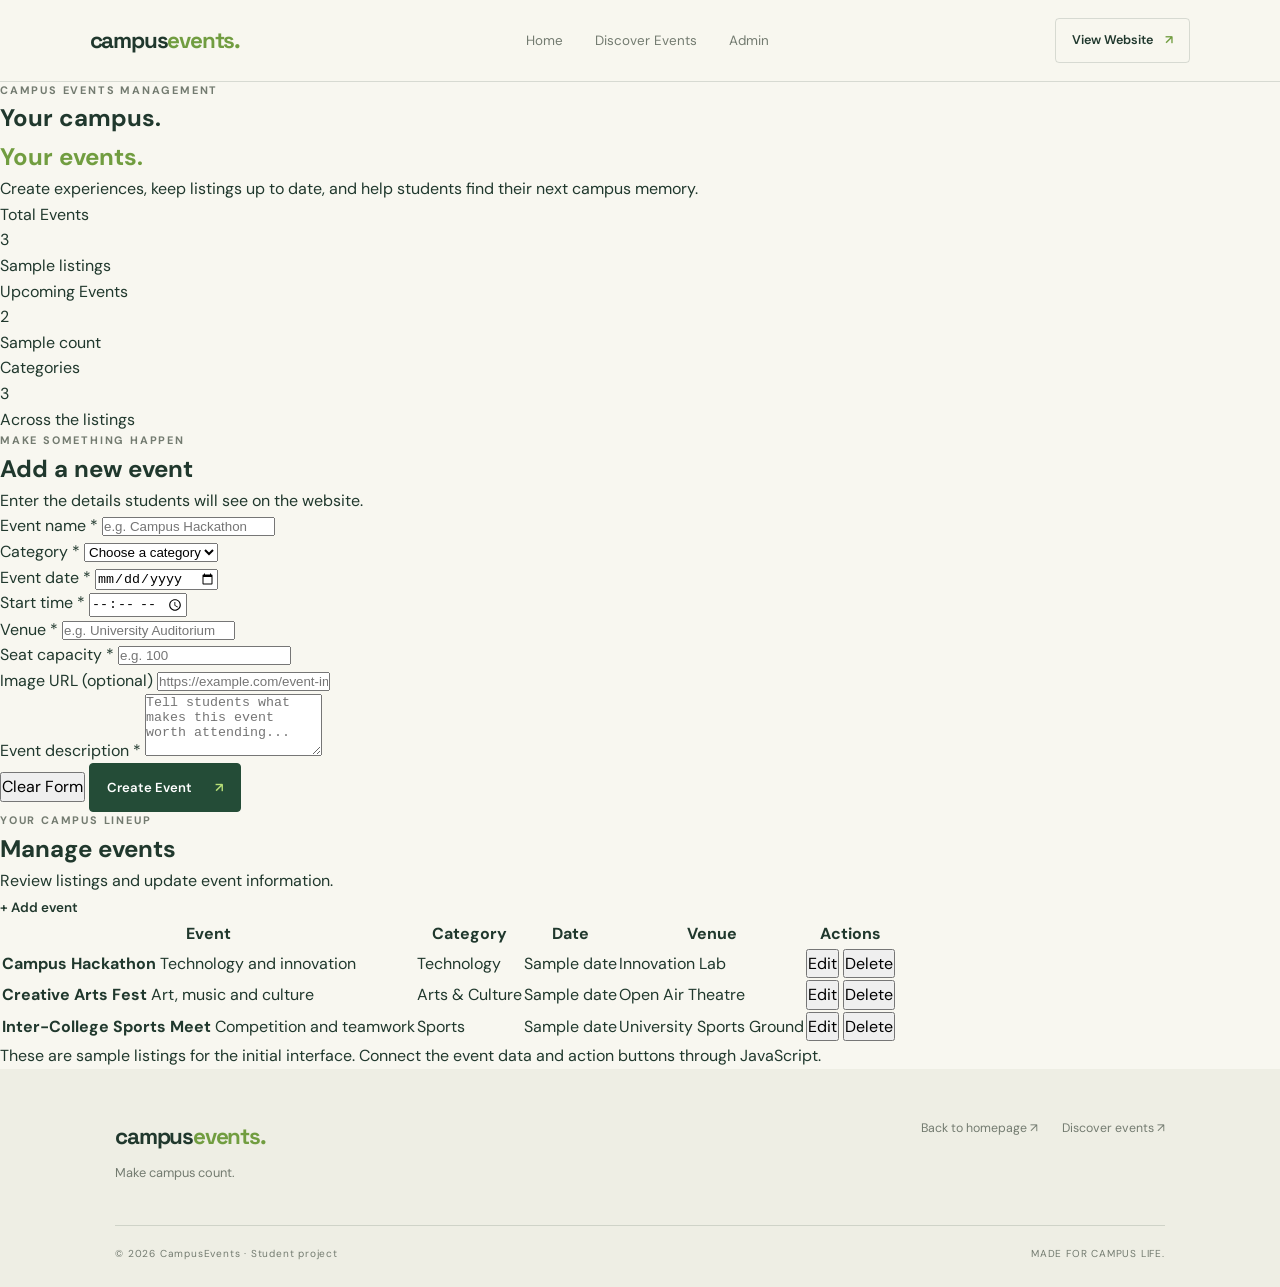
==== admin.html @ 113d4300 "Add admin dashboard HTML" ====
<!DOCTYPE html>
<html lang="en">
<head>
    <meta charset="UTF-8">
    <meta name="viewport" content="width=device-width, initial-scale=1.0">
    <meta name="theme-color" content="#f8f7f0">
    <meta name="description" content="Manage CampusEvents listings and event details.">

    <title>Admin Dashboard — CampusEvents</title>

    <!-- Reuse Sumit's existing stylesheet -->
    <link rel="stylesheet" href="css/style.css">
</head>

<body class="admin-page">

    <!-- Shared CampusEvents navigation -->
    <header class="navbar">
        <a href="index.html" class="logo">
            campus<span>events.</span>
        </a>

        <nav class="nav-links" aria-label="Main navigation">
            <a href="index.html">Home</a>
            <a href="index.html#events">Discover Events</a>
            <a href="admin.html" aria-current="page">Admin</a>
        </nav>

        <a href="index.html" class="nav-button">
            View Website <span>↗</span>
        </a>
    </header>

    <main class="admin-main">

        <!-- Dashboard heading -->
        <section class="admin-intro">
            <p class="eyebrow">CAMPUS EVENTS MANAGEMENT</p>

            <h1>
                Your campus.<br>
                <span class="highlight">Your events.</span>
            </h1>

            <p class="admin-description">
                Create experiences, keep listings up to date,
                and help students find their next campus memory.
            </p>
        </section>

        <!-- Dashboard overview -->
        <section class="admin-overview" aria-label="Event overview">

            <article class="admin-stat">
                <p class="admin-stat-label">Total Events</p>
                <p class="admin-stat-value" id="total-events">3</p>
                <span class="admin-stat-note">Sample listings</span>
            </article>

            <article class="admin-stat">
                <p class="admin-stat-label">Upcoming Events</p>
                <p class="admin-stat-value" id="upcoming-events">2</p>
                <span class="admin-stat-note">Sample count</span>
            </article>

            <article class="admin-stat">
                <p class="admin-stat-label">Categories</p>
                <p class="admin-stat-value" id="total-categories">3</p>
                <span class="admin-stat-note">Across the listings</span>
            </article>

        </section>

        <!-- Create event form -->
        <section class="admin-panel" id="create-event">

            <div class="admin-section-heading">
                <div>
                    <p class="eyebrow">MAKE SOMETHING HAPPEN</p>
                    <h2>Add a new event</h2>
                    <p>Enter the details students will see on the website.</p>
                </div>
            </div>

            <form id="create-event-form">

                <div class="admin-form-grid">

                    <div class="admin-field">
                        <label for="event-title">Event name *</label>
                        <input
                            type="text"
                            id="event-title"
                            name="title"
                            placeholder="e.g. Campus Hackathon"
                            required
                        >
                    </div>

                    <div class="admin-field">
                        <label for="event-category">Category *</label>
                        <select
                            id="event-category"
                            name="category"
                            required
                        >
                            <option value="">Choose a category</option>
                            <option value="Technology">Technology</option>
                            <option value="Arts & Culture">Arts & Culture</option>
                            <option value="Sports">Sports</option>
                            <option value="Workshop">Workshop</option>
                            <option value="Fest">Fest</option>
                            <option value="Other">Other</option>
                        </select>
                    </div>

                    <div class="admin-field">
                        <label for="event-date">Event date *</label>
                        <input
                            type="date"
                            id="event-date"
                            name="date"
                            required
                        >
                    </div>

                    <div class="admin-field">
                        <label for="event-time">Start time *</label>
                        <input
                            type="time"
                            id="event-time"
                            name="time"
                            required
                        >
                    </div>

                    <div class="admin-field">
                        <label for="event-location">Venue *</label>
                        <input
                            type="text"
                            id="event-location"
                            name="location"
                            placeholder="e.g. University Auditorium"
                            required
                        >
                    </div>

                    <div class="admin-field">
                        <label for="event-capacity">Seat capacity *</label>
                        <input
                            type="number"
                            id="event-capacity"
                            name="capacity"
                            min="1"
                            placeholder="e.g. 100"
                            required
                        >
                    </div>

                    <div class="admin-field admin-field-full">
                        <label for="event-image">Image URL (optional)</label>
                        <input
                            type="url"
                            id="event-image"
                            name="image"
                            placeholder="https://example.com/event-image.jpg"
                        >
                    </div>

                    <div class="admin-field admin-field-full">
                        <label for="event-description">Event description *</label>
                        <textarea
                            id="event-description"
                            name="description"
                            rows="4"
                            placeholder="Tell students what makes this event worth attending..."
                            required
                        ></textarea>
                    </div>

                </div>

                <div class="admin-form-actions">
                    <button type="reset" class="admin-secondary-button">
                        Clear Form
                    </button>

                    <button type="submit" class="primary-button">
                        Create Event <span>↗</span>
                    </button>
                </div>

            </form>

        </section>

        <!-- Existing events -->
        <section class="admin-panel" id="manage-events">

            <div class="admin-section-heading admin-manage-heading">
                <div>
                    <p class="eyebrow">YOUR CAMPUS LINEUP</p>
                    <h2>Manage events</h2>
                    <p>Review listings and update event information.</p>
                </div>

                <a href="#create-event" class="text-button">
                    + Add event
                </a>
            </div>

            <div class="admin-table-wrap">
                <table class="admin-table">

                    <thead>
                        <tr>
                            <th scope="col">Event</th>
                            <th scope="col">Category</th>
                            <th scope="col">Date</th>
                            <th scope="col">Venue</th>
                            <th scope="col">Actions</th>
                        </tr>
                    </thead>

                    <tbody id="admin-event-list">

                        <!-- Sample row 1 -->
                        <tr>
                            <td>
                                <strong>Campus Hackathon</strong>
                                <span class="admin-table-subtext">Technology and innovation</span>
                            </td>
                            <td>Technology</td>
                            <td>Sample date</td>
                            <td>Innovation Lab</td>
                            <td>
                                <div class="admin-row-actions">
                                    <button
                                        type="button"
                                        class="admin-edit-button"
                                        data-action="edit"
                                        data-id="sample-1"
                                    >Edit</button>

                                    <button
                                        type="button"
                                        class="admin-delete-button"
                                        data-action="delete"
                                        data-id="sample-1"
                                    >Delete</button>
                                </div>
                            </td>
                        </tr>

                        <!-- Sample row 2 -->
                        <tr>
                            <td>
                                <strong>Creative Arts Fest</strong>
                                <span class="admin-table-subtext">Art, music and culture</span>
                            </td>
                            <td>Arts & Culture</td>
                            <td>Sample date</td>
                            <td>Open Air Theatre</td>
                            <td>
                                <div class="admin-row-actions">
                                    <button
                                        type="button"
                                        class="admin-edit-button"
                                        data-action="edit"
                                        data-id="sample-2"
                                    >Edit</button>

                                    <button
                                        type="button"
                                        class="admin-delete-button"
                                        data-action="delete"
                                        data-id="sample-2"
                                    >Delete</button>
                                </div>
                            </td>
                        </tr>

                        <!-- Sample row 3 -->
                        <tr>
                            <td>
                                <strong>Inter-College Sports Meet</strong>
                                <span class="admin-table-subtext">Competition and teamwork</span>
                            </td>
                            <td>Sports</td>
                            <td>Sample date</td>
                            <td>University Sports Ground</td>
                            <td>
                                <div class="admin-row-actions">
                                    <button
                                        type="button"
                                        class="admin-edit-button"
                                        data-action="edit"
                                        data-id="sample-3"
                                    >Edit</button>

                                    <button
                                        type="button"
                                        class="admin-delete-button"
                                        data-action="delete"
                                        data-id="sample-3"
                                    >Delete</button>
                                </div>
                            </td>
                        </tr>

                    </tbody>
                </table>
            </div>

            <p class="admin-note">
                These are sample listings for the initial interface.
                Connect the event data and action buttons through JavaScript.
            </p>

        </section>

    </main>

    <!-- Shared footer style and navigation -->
    <footer class="site-footer">
        <div class="footer-main">
            <div>
                <a href="index.html" class="logo">
                    campus<span>events.</span>
                </a>
                <p class="footer-tagline">Make campus count.</p>
            </div>

            <div class="footer-links">
                <a href="index.html">Back to homepage ↗</a>
                <a href="index.html#events">Discover events ↗</a>
            </div>
        </div>

        <div class="footer-bottom">
            <span>© 2026 CampusEvents · Student project</span>
            <span>MADE FOR CAMPUS LIFE.</span>
        </div>
    </footer>

    <!-- Admin functionality will be connected here -->
    <script src="js/admin.js"></script>

</body>
</html>
---- css/style.css ----
@import url('https://fonts.googleapis.com/css2?family=DM+Sans:wght@400;500;600;700&family=Space+Grotesk:wght@400;500;600;700&display=swap');

:root {
    --bg: #f8f7f0;
    --white: #ffffff;
    --surface: #eeeee4;
    --green: #244c37;
    --green-light: #dfeccf;
    --accent: #b7df78;
    --text: #20382d;
    --muted: #737b70;
    --line: rgba(32, 56, 45, 0.15);
    --heading: 'Space Grotesk', sans-serif;
    --body: 'DM Sans', sans-serif;
}

* {
    box-sizing: border-box;
    margin: 0;
    padding: 0;
}

html {
    scroll-behavior: smooth;
    scroll-padding-top: 85px;
}

body {
    background: var(--bg);
    color: var(--text);
    font-family: var(--body);
    line-height: 1.6;
    overflow-x: hidden;
}

a {
    color: inherit;
    text-decoration: none;
}

button {
    font: inherit;
}

a:focus-visible,
button:focus-visible {
    outline: 3px solid #739f3d;
    outline-offset: 4px;
}

::selection {
    background: var(--accent);
    color: var(--green);
}

/* NAVIGATION */

.navbar {
    min-height: 82px;
    padding: 0 7%;
    display: flex;
    align-items: center;
    justify-content: space-between;
    gap: 25px;
    background: rgba(248, 247, 240, 0.96);
    border-bottom: 1px solid var(--line);
    position: relative;
    z-index: 5;
}

.logo {
    font-family: var(--heading);
    font-size: 1.4rem;
    font-weight: 700;
    letter-spacing: -1.2px;
    white-space: nowrap;
}

.logo span {
    color: #719d40;
}

.nav-links {
    display: flex;
    align-items: center;
    gap: 32px;
}

.nav-links a {
    color: var(--muted);
    font-size: 0.84rem;
    transition: color 0.2s ease;
}

.nav-links a:hover {
    color: var(--green);
}

.nav-button {
    padding: 11px 16px;
    border: 1px solid var(--line);
    border-radius: 4px;
    font-size: 0.79rem;
    font-weight: 600;
    transition: background 0.2s ease;
}

.nav-button:hover {
    background: var(--green-light);
}

.nav-button span {
    color: #719d40;
    margin-left: 9px;
}

/* HERO */

.hero {
    min-height: 680px;
    padding: 90px 9% 80px;
    display: grid;
    grid-template-columns: 1.05fr 0.95fr;
    align-items: center;
    gap: 30px;
    position: relative;
    overflow: hidden;
    background:
        radial-gradient(ellipse at 80% 38%, #edf3df 0%, transparent 43%),
        var(--bg);
    border-bottom: 1px solid var(--line);
}

.hero-content,
.hero-visual {
    position: relative;
    z-index: 1;
}

.eyebrow {
    display: flex;
    align-items: center;
    gap: 10px;
    color: var(--muted);
    font-size: 0.68rem;
    font-weight: 700;
    letter-spacing: 1.8px;
}

.status-dot,
.card-dot {
    width: 8px;
    height: 8px;
    border-radius: 50%;
    background: #7fa943;
    flex-shrink: 0;
}

.status-dot {
    box-shadow: 0 0 0 4px rgba(127, 169, 67, 0.12);
}

.hero h1 {
    margin-top: 27px;
    font-family: var(--heading);
    font-size: clamp(3.4rem, 6.1vw, 5.8rem);
    font-weight: 500;
    line-height: 1.02;
    letter-spacing: -4.5px;
}

.highlight {
    color: #719d40;
}

.hero-description {
    max-width: 430px;
    margin-top: 25px;
    color: var(--muted);
    font-size: 0.95rem;
    line-height: 1.95;
}

.hero-actions {
    display: flex;
    align-items: center;
    flex-wrap: wrap;
    gap: 25px;
    margin-top: 31px;
}

.primary-button {
    min-height: 49px;
    padding: 13px 17px;
    display: inline-flex;
    align-items: center;
    justify-content: center;
    gap: 23px;
    background: var(--green);
    color: white;
    border: 1px solid var(--green);
    border-radius: 4px;
    font-size: 0.82rem;
    font-weight: 600;
    transition: transform 0.25s ease, background 0.25s ease;
}

.primary-button:hover {
    background: #356747;
    transform: translateY(-3px);
}

.primary-button span {
    color: var(--accent);
}

.text-button {
    display: inline-flex;
    align-items: center;
    gap: 12px;
    font-size: 0.84rem;
    font-weight: 600;
    transition: color 0.2s ease;
}

.text-button span {
    color: #719d40;
}

.text-button:hover {
    color: #719d40;
}

.hero-note {
    display: flex;
    align-items: center;
    gap: 12px;
    margin-top: 56px;
    color: var(--muted);
    font-size: 0.61rem;
    letter-spacing: 1.6px;
}

.note-line {
    width: 34px;
    height: 1px;
    background: #719d40;
}

/* HERO ILLUSTRATION */

.hero-visual {
    min-height: 440px;
    display: flex;
    align-items: center;
    justify-content: center;
    isolation: isolate;
}

.sun-disc {
    position: absolute;
    width: 270px;
    height: 270px;
    top: 11%;
    right: 13%;
    border-radius: 50%;
    background: #e6efcf;
    z-index: -2;
}

.hero-blob {
    width: clamp(210px, 28vw, 325px);
    aspect-ratio: 1;
    position: relative;
    border-radius: 44% 56% 62% 38% / 43% 39% 61% 57%;
    background:
        radial-gradient(ellipse at 29% 22%, #f7ffe7 0%, transparent 17%),
        radial-gradient(ellipse at 34% 29%, #d7eca9 0%, #a8ce6e 29%, transparent 52%),
        radial-gradient(ellipse at 72% 74%, #4d7950 0%, #315a3d 37%, #24402e 68%);
    box-shadow:
        inset -20px -22px 42px rgba(19, 48, 27, 0.3),
        inset 12px 8px 24px rgba(255, 255, 255, 0.4),
        0 35px 75px rgba(55, 88, 42, 0.15);
    animation: blob-float 7s ease-in-out infinite;
}

.blob-shine {
    position: absolute;
    top: 11%;
    left: 17%;
    width: 33%;
    height: 15%;
    border-radius: 50%;
    background: rgba(255, 255, 245, 0.8);
    filter: blur(16px);
    transform: rotate(-35deg);
}

.blob-ring {
    position: absolute;
    inset: 12% -17%;
    border: 1px solid rgba(71, 115, 56, 0.45);
    border-radius: 50%;
    transform: rotate(-31deg) scaleY(0.45);
}

.orbit {
    position: absolute;
    width: 92%;
    height: 53%;
    border: 1px solid rgba(91, 130, 63, 0.27);
    border-radius: 50%;
    pointer-events: none;
}

.orbit-one {
    transform: rotate(-34deg);
    animation: orbit-turn 24s linear infinite;
}

.orbit-two {
    width: 75%;
    height: 75%;
    border-color: rgba(91, 130, 63, 0.18);
    transform: rotate(40deg);
    animation: orbit-turn 32s linear infinite reverse;
}

.floating-card {
    position: absolute;
    z-index: 2;
    display: flex;
    align-items: center;
    gap: 12px;
    padding: 15px;
    background: rgba(255, 255, 255, 0.92);
    border: 1px solid rgba(32, 56, 45, 0.1);
    border-radius: 7px;
    box-shadow: 0 15px 45px rgba(39, 58, 35, 0.1);
    backdrop-filter: blur(10px);
    animation: card-float 6s ease-in-out infinite;
}

.floating-card strong,
.floating-card small {
    display: block;
}

.floating-card strong {
    font-size: 0.76rem;
    font-weight: 700;
}

.floating-card small {
    margin-top: 3px;
    color: var(--muted);
    font-size: 0.64rem;
}

.card-icon {
    width: 36px;
    height: 36px;
    display: grid;
    place-items: center;
    background: #edf5df;
    color: #507a35;
    font-size: 1.3rem;
}

.card-top {
    top: 13%;
    left: 0;
}

.card-bottom {
    right: -1%;
    bottom: 12%;
    animation-delay: -2.5s;
}

.card-arrow {
    margin-left: 5px;
    color: #719d40;
}

.visual-label {
    position: absolute;
    color: var(--muted);
    font-size: 0.56rem;
    letter-spacing: 1.5px;
}

.label-top {
    top: 3%;
    right: 2%;
}

.label-bottom {
    bottom: 3%;
    left: 4%;
}

.visual-spark {
    position: absolute;
    color: #719d40;
}

.spark-one {
    top: 17%;
    right: 8%;
    font-size: 1.8rem;
    animation: sparkle 4s ease-in-out infinite;
}

.spark-two {
    left: 7%;
    bottom: 22%;
    font-size: 1.3rem;
    animation: sparkle 5s ease-in-out infinite reverse;
}

.hero-index {
    position: absolute;
    right: 7%;
    bottom: 24px;
    color: var(--muted);
    font-size: 0.59rem;
    letter-spacing: 1.2px;
}

.hero-index span {
    color: #719d40;
    font-weight: 700;
}

/* INTRO */

.intro-section {
    padding: 100px 8%;
    text-align: center;
    border-bottom: 1px solid var(--line);
    background: #fffefa;
}

.intro-section .eyebrow {
    justify-content: center;
}

.intro-section h2,
.section-heading h2,
.community-section h2 {
    margin-top: 16px;
    font-family: var(--heading);
    font-size: clamp(2.2rem, 4.2vw, 3.9rem);
    font-weight: 500;
    line-height: 1.15;
    letter-spacing: -2px;
}

.intro-section h2 span,
.section-heading h2 span,
.community-section h2 span {
    color: #719d40;
}

.intro-section > p:last-child {
    max-width: 500px;
    margin: 21px auto 0;
    color: var(--muted);
    font-size: 0.92rem;
    line-height: 1.9;
}

/* SECTION HEADINGS */

.categories-section,
.events-section {
    padding-left: 9%;
    padding-right: 9%;
}

.categories-section {
    padding-top: 90px;
    padding-bottom: 90px;
}

.events-section {
    padding-top: 90px;
    padding-bottom: 105px;
    background: #fffefa;
    border-top: 1px solid var(--line);
    border-bottom: 1px solid var(--line);
}

.section-heading {
    display: flex;
    align-items: end;
    justify-content: space-between;
    gap: 24px;
}

.section-heading h2 {
    font-size: clamp(2rem, 3.6vw, 3.2rem);
    letter-spacing: -1.7px;
}

.heading-note {
    padding-bottom: 7px;
    color: var(--muted);
    font-size: 0.79rem;
    line-height: 1.8;
    text-align: right;
}

/* CATEGORY CARDS */

.category-grid {
    display: grid;
    grid-template-columns: repeat(4, minmax(0, 1fr));
    gap: 15px;
    margin-top: 35px;
}

.category-card {
    min-height: 230px;
    padding: 18px;
    display: flex;
    flex-direction: column;
    position: relative;
    overflow: hidden;
    border-radius: 6px;
    transition: transform 0.25s ease, box-shadow 0.25s ease;
}

.category-card:hover {
    transform: translateY(-5px);
    box-shadow: 0 14px 35px rgba(35, 56, 39, 0.1);
}

.category-tech {
    background: #e2ebf0;
    color: #28475a;
}

.category-culture {
    background: #f4e2d4;
    color: #804b31;
}

.category-career {
    background: #e8e9d8;
    color: #4e603b;
}

.category-sports {
    background: #e0e9d9;
    color: #315c3d;
}

.category-number {
    font-size: 0.65rem;
    letter-spacing: 1px;
    opacity: 0.75;
}

.category-art {
    margin: auto;
    align-self: center;
    font-family: var(--heading);
    font-size: 5.2rem;
    line-height: 1.2;
    opacity: 0.8;
    transition: transform 0.35s ease;
}

.category-card:hover .category-art {
    transform: rotate(-8deg) scale(1.1);
}

.category-name {
    display: flex;
    justify-content: space-between;
    align-items: center;
    font-family: var(--heading);
    font-size: 1.12rem;
    font-weight: 600;
}

.category-name span {
    font-size: 1rem;
}

.category-description {
    margin-top: 5px;
    font-size: 0.7rem;
    opacity: 0.8;
}

/* EVENT CARDS */

.event-grid {
    display: grid;
    grid-template-columns: repeat(2, minmax(0, 1fr));
    gap: 45px 25px;
    margin-top: 35px;
}

.event-card {
    min-width: 0;
}

.event-image {
    min-height: 270px;
    aspect-ratio: 1.4;
    position: relative;
    overflow: hidden;
    display: flex;
    align-items: center;
    justify-content: center;
    border-radius: 5px;
    isolation: isolate;
}

.event-image::before {
    content: "";
    position: absolute;
    inset: 0;
    z-index: -1;
    transition: transform 0.6s cubic-bezier(0.2, 0.7, 0.2, 1);
}

.event-card:hover .event-image::before {
    transform: scale(1.08);
}

.event-tech {
    background: #dce9ee;
    color: #2b5868;
}

.event-tech::before {
    background:
        radial-gradient(ellipse at 32% 26%, rgba(255, 255, 255, 0.95), transparent 28%),
        radial-gradient(ellipse at 70% 72%, #8eb8c2, transparent 45%),
        linear-gradient(135deg, #d6e6e9, #a8cbd1);
}

.event-culture {
    background: #f0d9c8;
    color: #854c32;
}

.event-culture::before {
    background:
        radial-gradient(circle at 68% 30%, #f8c991, transparent 22%),
        radial-gradient(ellipse at 30% 75%, #db9a75, transparent 42%),
        linear-gradient(135deg, #f6e1d1, #edc2a6);
}

.event-career {
    background: #e3e5d3;
    color: #52633c;
}

.event-career::before {
    background:
        radial-gradient(ellipse at 65% 25%, #f9f6df, transparent 27%),
        radial-gradient(ellipse at 30% 80%, #afbf8a, transparent 40%),
        linear-gradient(135deg, #e9eadb, #cbd3af);
}

.event-sports {
    background: #dbe8d7;
    color: #315b3b;
}

.event-sports::before {
    background:
        radial-gradient(ellipse at 70% 35%, #c7e0a6, transparent 30%),
        radial-gradient(ellipse at 30% 75%, #9cbea0, transparent 40%),
        linear-gradient(140deg, #e4eedb, #b9d3b7);
}

.image-tag,
.image-bottom,
.image-arrow,
.image-art {
    position: absolute;
    z-index: 1;
}

.image-tag,
.image-bottom {
    font-size: 0.58rem;
    font-weight: 700;
    letter-spacing: 1.5px;
}

.image-tag {
    top: 19px;
    left: 19px;
    padding: 7px 10px;
    background: rgba(255, 255, 255, 0.63);
    border: 1px solid rgba(32, 56, 45, 0.08);
    border-radius: 3px;
}

.image-bottom {
    left: 19px;
    bottom: 19px;
}

.image-arrow {
    right: 18px;
    bottom: 13px;
    font-size: 1.2rem;
    transition: transform 0.25s ease;
}

.event-card:hover .image-arrow {
    transform: translate(3px, -3px);
}

.image-art {
    font-family: var(--heading);
    font-size: clamp(6rem, 12vw, 9rem);
    font-weight: 400;
    line-height: 1;
    opacity: 0.78;
    transition: transform 0.45s ease;
}

.event-card:hover .image-art {
    transform: scale(1.1) rotate(-5deg);
}

.event-info {
    padding: 20px 2px 0;
}

.event-meta {
    display: flex;
    gap: 9px;
    align-items: center;
    color: var(--muted);
    font-size: 0.62rem;
    letter-spacing: 1px;
}

.event-info h3 {
    margin-top: 10px;
    font-family: var(--heading);
    font-size: clamp(1.25rem, 2vw, 1.6rem);
    font-weight: 600;
    letter-spacing: -0.5px;
}

.event-info > p:not(.event-meta) {
    max-width: 410px;
    margin-top: 9px;
    color: var(--muted);
    font-size: 0.84rem;
    line-height: 1.85;
}

.event-link {
    display: inline-flex;
    align-items: center;
    gap: 15px;
    margin-top: 18px;
    font-size: 0.78rem;
    font-weight: 700;
}

.event-link span {
    color: #719d40;
    transition: transform 0.2s ease;
}

.event-link:hover span {
    transform: translate(3px, -3px);
}

.demo-note {
    max-width: 650px;
    margin-top: 38px;
    color: var(--muted);
    font-size: 0.74rem;
    line-height: 1.8;
}

/* EXPERIENCE SECTION */

.experience-section {
    margin: 80px 7%;
    padding: 60px;
    display: grid;
    grid-template-columns: 0.85fr 1.15fr;
    align-items: center;
    gap: 55px;
    overflow: hidden;
    border: 1px solid var(--line);
    border-radius: 7px;
    background: #eff1e5;
}

.experience-art {
    min-height: 300px;
    display: grid;
    place-items: center;
    position: relative;
}

.experience-circle {
    position: absolute;
    border-radius: 50%;
}

.circle-one {
    width: 240px;
    height: 240px;
    background: #dce9c6;
}

.circle-two {
    width: 180px;
    height: 180px;
    background: linear-gradient(145deg, #c2df92, #648b4f);
    box-shadow: 15px 25px 45px rgba(67, 103, 49, 0.16);
    animation: blob-float 7s ease-in-out infinite;
}

.experience-star {
    position: relative;
    z-index: 1;
    color: white;
    font-size: 6rem;
    animation: sparkle 5s ease-in-out infinite;
}

.experience-label {
    position: absolute;
    bottom: 0;
    color: var(--muted);
    font-size: 0.6rem;
    letter-spacing: 1.8px;
}

.experience-content h2 {
    margin-top: 18px;
    font-family: var(--heading);
    font-size: clamp(2rem, 3.6vw, 3.2rem);
    font-weight: 500;
    line-height: 1.15;
    letter-spacing: -1.5px;
}

.experience-content h2 span {
    color: #719d40;
}

.experience-content > p:not(.eyebrow) {
    margin: 18px 0 25px;
    color: var(--muted);
    font-size: 0.89rem;
    line-height: 1.9;
}

/* COMMUNITY */

.community-section {
    padding: 105px 9%;
    text-align: center;
    background: #fffefa;
    border-top: 1px solid var(--line);
}

.community-section .eyebrow {
    justify-content: center;
}

.community-section > p:not(.eyebrow) {
    max-width: 570px;
    margin: 20px auto 25px;
    color: var(--muted);
    font-size: 0.9rem;
    line-height: 1.95;
}

.community-section .text-button {
    justify-content: center;
}

/* FOOTER */

.site-footer {
    padding: 50px 9% 25px;
    background: #eeeee4;
}

.footer-main {
    display: flex;
    justify-content: space-between;
    align-items: start;
    gap: 35px;
    padding-bottom: 42px;
}

.footer-tagline {
    margin-top: 8px;
    color: var(--muted);
    font-size: 0.8rem;
}

.footer-links {
    display: flex;
    flex-wrap: wrap;
    gap: 24px;
}

.footer-links a {
    color: var(--muted);
    font-size: 0.77rem;
    transition: color 0.2s ease;
}

.footer-links a:hover {
    color: var(--green);
}

.footer-bottom {
    display: flex;
    justify-content: space-between;
    gap: 20px;
    padding-top: 20px;
    border-top: 1px solid var(--line);
    color: var(--muted);
    font-size: 0.63rem;
    letter-spacing: 0.8px;
}

/* ANIMATIONS */

@keyframes blob-float {
    0%, 100% {
        transform: translateY(0) rotate(-5deg);
        border-radius: 44% 56% 62% 38% / 43% 39% 61% 57%;
    }

    50% {
        transform: translateY(-13px) rotate(4deg);
        border-radius: 54% 46% 43% 57% / 51% 60% 40% 49%;
    }
}

@keyframes orbit-turn {
    from { rotate: 0deg; }
    to { rotate: 360deg; }
}

@keyframes card-float {
    0%, 100% { translate: 0 0; }
    50% { translate: 0 -8px; }
}

@keyframes sparkle {
    0%, 100% { transform: rotate(0deg) scale(1); }
    50% { transform: rotate(18deg) scale(1.12); }
}

/* TABLET */

@media (max-width: 1000px) {
    .navbar {
        padding: 0 5%;
    }

    .hero {
        padding: 75px 6%;
        grid-template-columns: 1fr 0.85fr;
    }

    .hero h1 {
        letter-spacing: -3px;
    }

    .categories-section,
    .events-section,
    .community-section,
    .site-footer {
        padding-left: 6%;
        padding-right: 6%;
    }

    .category-grid {
        grid-template-columns: repeat(2, minmax(0, 1fr));
    }

    .experience-section {
        margin: 60px 5%;
        padding: 35px;
        gap: 30px;
    }
}

/* MOBILE */

@media (max-width: 700px) {
    .navbar {
        min-height: 72px;
        flex-wrap: wrap;
        gap: 12px;
        padding: 15px 5%;
    }

    .logo {
        font-size: 1.2rem;
    }

    .nav-links {
        order: 3;
        width: 100%;
        justify-content: space-between;
        gap: 10px;
        padding-top: 10px;
        border-top: 1px solid var(--line);
    }

    .nav-links a {
        font-size: 0.74rem;
    }

    .nav-button {
        padding: 9px 10px;
        font-size: 0.7rem;
    }

    .hero {
        min-height: auto;
        padding: 65px 6% 55px;
        grid-template-columns: 1fr;
        gap: 20px;
    }

    .hero h1 {
        font-size: clamp(3.3rem, 13vw, 5rem);
        letter-spacing: -3px;
    }

    .hero-description {
        font-size: 0.88rem;
    }

    .hero-note {
        margin-top: 35px;
    }

    .hero-visual {
        min-height: 350px;
        margin-top: 10px;
    }

    .hero-blob {
        width: min(64vw, 275px);
    }

    .sun-disc {
        width: 220px;
        height: 220px;
        right: 10%;
    }

    .card-top {
        left: 0;
        top: 8%;
    }

    .card-bottom {
        right: 0;
        bottom: 8%;
    }

    .floating-card {
        padding: 11px;
        gap: 9px;
    }

    .floating-card strong {
        font-size: 0.69rem;
    }

    .floating-card small {
        font-size: 0.58rem;
    }

    .hero-index {
        right: 6%;
        bottom: 15px;
    }

    .intro-section {
        padding: 75px 6%;
    }

    .intro-section h2,
    .section-heading h2,
    .community-section h2 {
        letter-spacing: -1.2px;
    }

    .categories-section {
        padding-top: 70px;
        padding-bottom: 70px;
    }

    .events-section {
        padding-top: 70px;
        padding-bottom: 75px;
    }

    .section-heading {
        align-items: start;
        flex-direction: column;
        gap: 12px;
    }

    .heading-note {
        text-align: left;
    }

    .category-grid {
        gap: 10px;
        margin-top: 25px;
    }

    .category-card {
        min-height: 195px;
        padding: 13px;
    }

    .category-art {
        font-size: 4rem;
    }

    .category-name {
        font-size: 0.96rem;
    }

    .category-description {
        font-size: 0.65rem;
    }

    .event-grid {
        grid-template-columns: 1fr;
        gap: 35px;
        margin-top: 25px;
    }

    .event-image {
        min-height: 240px;
        aspect-ratio: 1.3;
    }

    .image-art {
        font-size: 7rem;
    }

    .experience-section {
        margin: 45px 4%;
        padding: 35px 22px;
        grid-template-columns: 1fr;
        gap: 35px;
    }

    .experience-art {
        min-height: 240px;
    }

    .circle-one {
        width: 200px;
        height: 200px;
    }

    .circle-two {
        width: 150px;
        height: 150px;
    }

    .experience-content h2 {
        font-size: 2.25rem;
    }

    .community-section {
        padding-top: 75px;
        padding-bottom: 75px;
    }

    .footer-main,
    .footer-bottom {
        flex-direction: column;
        align-items: start;
    }

    .footer-main {
        gap: 28px;
    }

    .footer-links {
        flex-direction: column;
        gap: 14px;
    }

    .footer-bottom {
        gap: 8px;
    }
}

/* ACCESSIBILITY */

@media (prefers-reduced-motion: reduce) {
    *,
    *::before,
    *::after {
        scroll-behavior: auto !important;
        animation-duration: 0.01ms !important;
        animation-iteration-count: 1 !important;
        transition-duration: 0.01ms !important;
    }
}
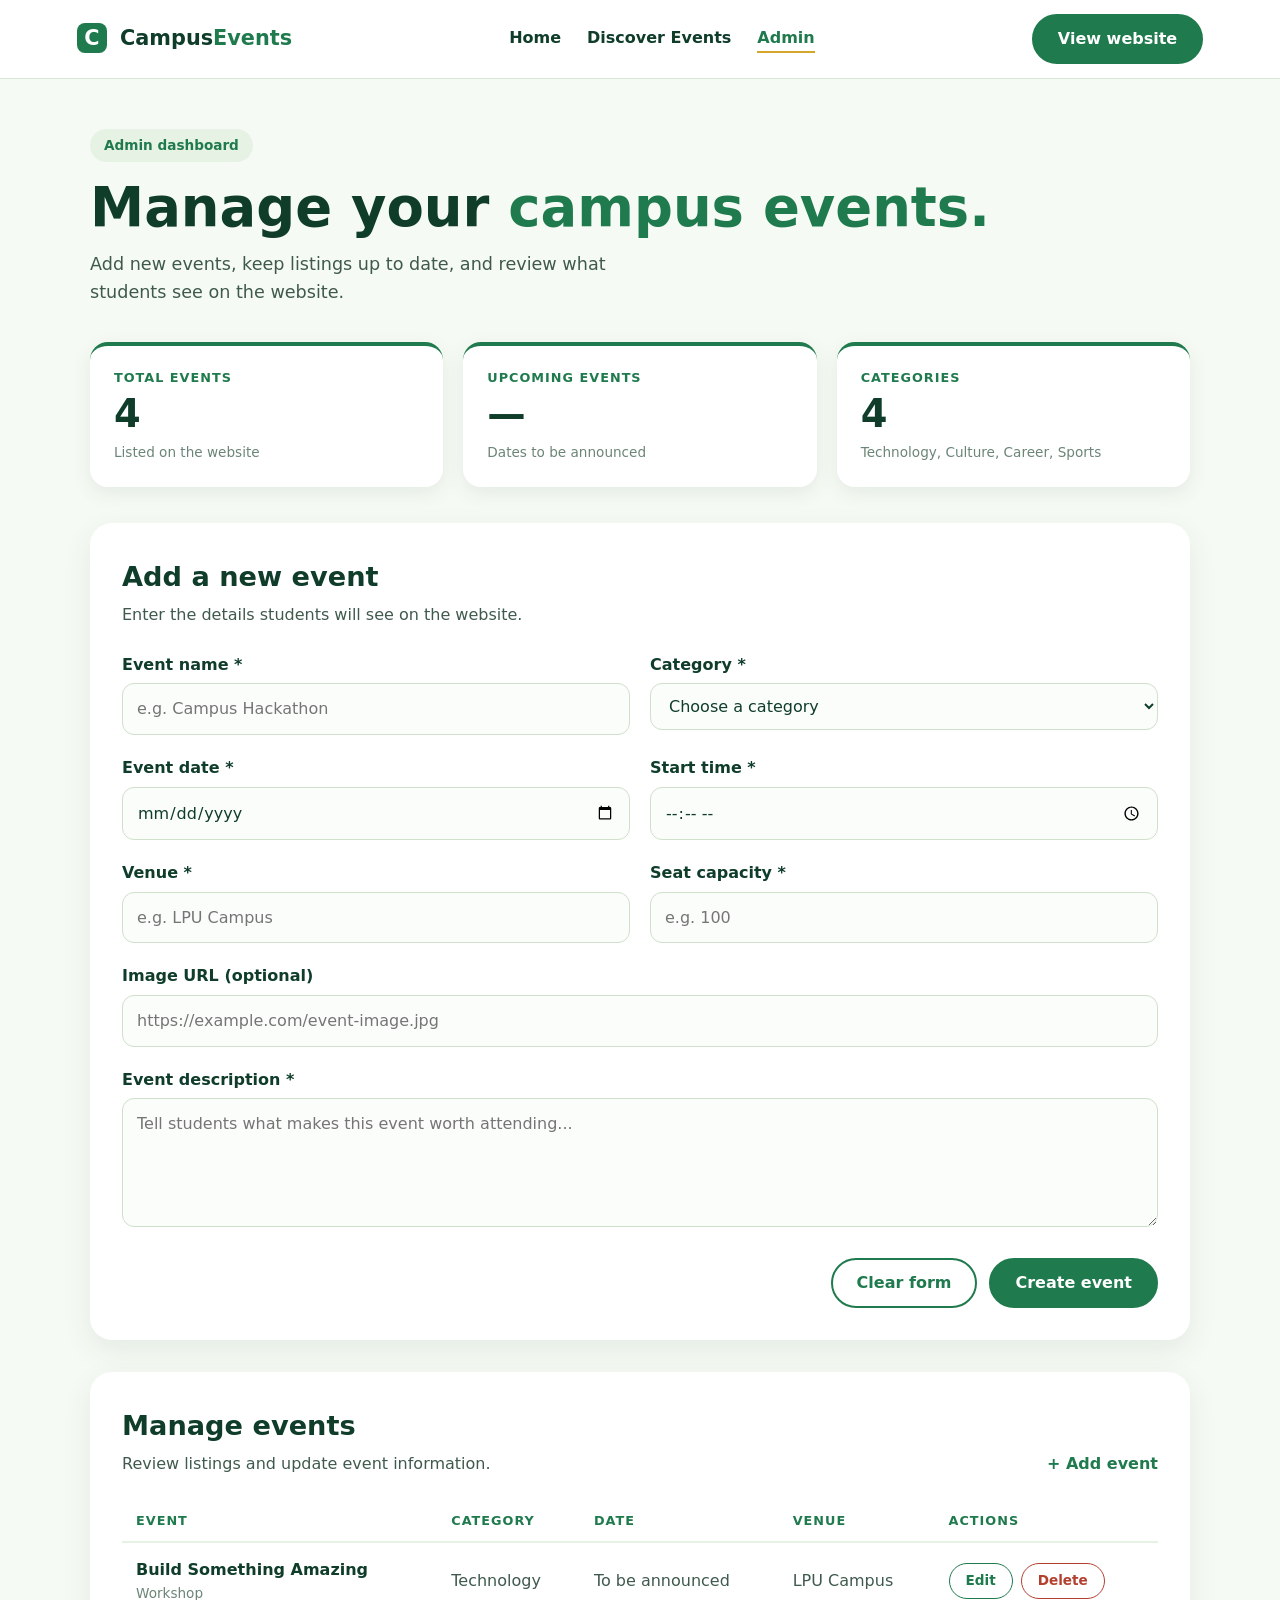
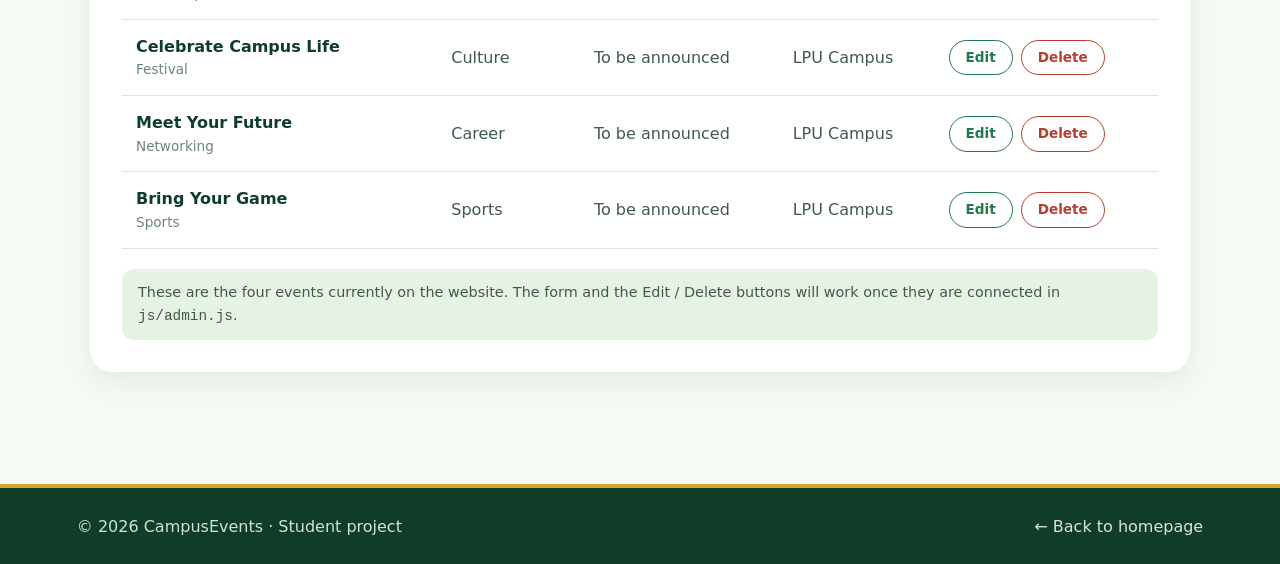
==== commit d55d60ca: "Update admin dashboard" ====
--- a/admin.html
+++ b/admin.html
@@ -1,350 +1,211 @@
 <!DOCTYPE html>
 <html lang="en">
 <head>
-    <meta charset="UTF-8">
-    <meta name="viewport" content="width=device-width, initial-scale=1.0">
-    <meta name="theme-color" content="#f8f7f0">
-    <meta name="description" content="Manage CampusEvents listings and event details.">
-
-    <title>Admin Dashboard — CampusEvents</title>
-
-    <!-- Reuse Sumit's existing stylesheet -->
-    <link rel="stylesheet" href="css/style.css">
+  <meta charset="UTF-8">
+  <meta name="viewport" content="width=device-width, initial-scale=1.0">
+  <meta name="description" content="Manage CampusEvents listings and event details.">
+  <title>Admin Dashboard — CampusEvents</title>
+  <link rel="stylesheet" href="css/style.css">
 </head>
-
 <body class="admin-page">
 
-    <!-- Shared CampusEvents navigation -->
-    <header class="navbar">
-        <a href="index.html" class="logo">
-            campus<span>events.</span>
-        </a>
-
-        <nav class="nav-links" aria-label="Main navigation">
-            <a href="index.html">Home</a>
-            <a href="index.html#events">Discover Events</a>
-            <a href="admin.html" aria-current="page">Admin</a>
-        </nav>
-
-        <a href="index.html" class="nav-button">
-            View Website <span>↗</span>
-        </a>
-    </header>
-
-    <main class="admin-main">
-
-        <!-- Dashboard heading -->
-        <section class="admin-intro">
-            <p class="eyebrow">CAMPUS EVENTS MANAGEMENT</p>
-
-            <h1>
-                Your campus.<br>
-                <span class="highlight">Your events.</span>
-            </h1>
-
-            <p class="admin-description">
-                Create experiences, keep listings up to date,
-                and help students find their next campus memory.
-            </p>
-        </section>
-
-        <!-- Dashboard overview -->
-        <section class="admin-overview" aria-label="Event overview">
-
-            <article class="admin-stat">
-                <p class="admin-stat-label">Total Events</p>
-                <p class="admin-stat-value" id="total-events">3</p>
-                <span class="admin-stat-note">Sample listings</span>
-            </article>
-
-            <article class="admin-stat">
-                <p class="admin-stat-label">Upcoming Events</p>
-                <p class="admin-stat-value" id="upcoming-events">2</p>
-                <span class="admin-stat-note">Sample count</span>
-            </article>
-
-            <article class="admin-stat">
-                <p class="admin-stat-label">Categories</p>
-                <p class="admin-stat-value" id="total-categories">3</p>
-                <span class="admin-stat-note">Across the listings</span>
-            </article>
-
-        </section>
-
-        <!-- Create event form -->
-        <section class="admin-panel" id="create-event">
-
-            <div class="admin-section-heading">
-                <div>
-                    <p class="eyebrow">MAKE SOMETHING HAPPEN</p>
-                    <h2>Add a new event</h2>
-                    <p>Enter the details students will see on the website.</p>
-                </div>
-            </div>
-
-            <form id="create-event-form">
-
-                <div class="admin-form-grid">
-
-                    <div class="admin-field">
-                        <label for="event-title">Event name *</label>
-                        <input
-                            type="text"
-                            id="event-title"
-                            name="title"
-                            placeholder="e.g. Campus Hackathon"
-                            required
-                        >
-                    </div>
-
-                    <div class="admin-field">
-                        <label for="event-category">Category *</label>
-                        <select
-                            id="event-category"
-                            name="category"
-                            required
-                        >
-                            <option value="">Choose a category</option>
-                            <option value="Technology">Technology</option>
-                            <option value="Arts & Culture">Arts & Culture</option>
-                            <option value="Sports">Sports</option>
-                            <option value="Workshop">Workshop</option>
-                            <option value="Fest">Fest</option>
-                            <option value="Other">Other</option>
-                        </select>
-                    </div>
-
-                    <div class="admin-field">
-                        <label for="event-date">Event date *</label>
-                        <input
-                            type="date"
-                            id="event-date"
-                            name="date"
-                            required
-                        >
-                    </div>
-
-                    <div class="admin-field">
-                        <label for="event-time">Start time *</label>
-                        <input
-                            type="time"
-                            id="event-time"
-                            name="time"
-                            required
-                        >
-                    </div>
-
-                    <div class="admin-field">
-                        <label for="event-location">Venue *</label>
-                        <input
-                            type="text"
-                            id="event-location"
-                            name="location"
-                            placeholder="e.g. University Auditorium"
-                            required
-                        >
-                    </div>
-
-                    <div class="admin-field">
-                        <label for="event-capacity">Seat capacity *</label>
-                        <input
-                            type="number"
-                            id="event-capacity"
-                            name="capacity"
-                            min="1"
-                            placeholder="e.g. 100"
-                            required
-                        >
-                    </div>
-
-                    <div class="admin-field admin-field-full">
-                        <label for="event-image">Image URL (optional)</label>
-                        <input
-                            type="url"
-                            id="event-image"
-                            name="image"
-                            placeholder="https://example.com/event-image.jpg"
-                        >
-                    </div>
-
-                    <div class="admin-field admin-field-full">
-                        <label for="event-description">Event description *</label>
-                        <textarea
-                            id="event-description"
-                            name="description"
-                            rows="4"
-                            placeholder="Tell students what makes this event worth attending..."
-                            required
-                        ></textarea>
-                    </div>
-
-                </div>
-
-                <div class="admin-form-actions">
-                    <button type="reset" class="admin-secondary-button">
-                        Clear Form
-                    </button>
-
-                    <button type="submit" class="primary-button">
-                        Create Event <span>↗</span>
-                    </button>
-                </div>
-
-            </form>
-
-        </section>
-
-        <!-- Existing events -->
-        <section class="admin-panel" id="manage-events">
-
-            <div class="admin-section-heading admin-manage-heading">
-                <div>
-                    <p class="eyebrow">YOUR CAMPUS LINEUP</p>
-                    <h2>Manage events</h2>
-                    <p>Review listings and update event information.</p>
-                </div>
-
-                <a href="#create-event" class="text-button">
-                    + Add event
-                </a>
-            </div>
-
-            <div class="admin-table-wrap">
-                <table class="admin-table">
-
-                    <thead>
-                        <tr>
-                            <th scope="col">Event</th>
-                            <th scope="col">Category</th>
-                            <th scope="col">Date</th>
-                            <th scope="col">Venue</th>
-                            <th scope="col">Actions</th>
-                        </tr>
-                    </thead>
-
-                    <tbody id="admin-event-list">
-
-                        <!-- Sample row 1 -->
-                        <tr>
-                            <td>
-                                <strong>Campus Hackathon</strong>
-                                <span class="admin-table-subtext">Technology and innovation</span>
-                            </td>
-                            <td>Technology</td>
-                            <td>Sample date</td>
-                            <td>Innovation Lab</td>
-                            <td>
-                                <div class="admin-row-actions">
-                                    <button
-                                        type="button"
-                                        class="admin-edit-button"
-                                        data-action="edit"
-                                        data-id="sample-1"
-                                    >Edit</button>
-
-                                    <button
-                                        type="button"
-                                        class="admin-delete-button"
-                                        data-action="delete"
-                                        data-id="sample-1"
-                                    >Delete</button>
-                                </div>
-                            </td>
-                        </tr>
-
-                        <!-- Sample row 2 -->
-                        <tr>
-                            <td>
-                                <strong>Creative Arts Fest</strong>
-                                <span class="admin-table-subtext">Art, music and culture</span>
-                            </td>
-                            <td>Arts & Culture</td>
-                            <td>Sample date</td>
-                            <td>Open Air Theatre</td>
-                            <td>
-                                <div class="admin-row-actions">
-                                    <button
-                                        type="button"
-                                        class="admin-edit-button"
-                                        data-action="edit"
-                                        data-id="sample-2"
-                                    >Edit</button>
-
-                                    <button
-                                        type="button"
-                                        class="admin-delete-button"
-                                        data-action="delete"
-                                        data-id="sample-2"
-                                    >Delete</button>
-                                </div>
-                            </td>
-                        </tr>
-
-                        <!-- Sample row 3 -->
-                        <tr>
-                            <td>
-                                <strong>Inter-College Sports Meet</strong>
-                                <span class="admin-table-subtext">Competition and teamwork</span>
-                            </td>
-                            <td>Sports</td>
-                            <td>Sample date</td>
-                            <td>University Sports Ground</td>
-                            <td>
-                                <div class="admin-row-actions">
-                                    <button
-                                        type="button"
-                                        class="admin-edit-button"
-                                        data-action="edit"
-                                        data-id="sample-3"
-                                    >Edit</button>
-
-                                    <button
-                                        type="button"
-                                        class="admin-delete-button"
-                                        data-action="delete"
-                                        data-id="sample-3"
-                                    >Delete</button>
-                                </div>
-                            </td>
-                        </tr>
-
-                    </tbody>
-                </table>
-            </div>
-
-            <p class="admin-note">
-                These are sample listings for the initial interface.
-                Connect the event data and action buttons through JavaScript.
-            </p>
-
-        </section>
-
-    </main>
-
-    <!-- Shared footer style and navigation -->
-    <footer class="site-footer">
-        <div class="footer-main">
-            <div>
-                <a href="index.html" class="logo">
-                    campus<span>events.</span>
-                </a>
-                <p class="footer-tagline">Make campus count.</p>
-            </div>
-
-            <div class="footer-links">
-                <a href="index.html">Back to homepage ↗</a>
-                <a href="index.html#events">Discover events ↗</a>
-            </div>
+  <header class="ad-header">
+    <a href="index.html" class="ad-logo"><b>C</b> Campus<span>Events</span></a>
+    <nav class="ad-nav">
+      <a href="index.html">Home</a>
+      <a href="index.html#events">Discover Events</a>
+      <a href="admin.html" class="ad-current" aria-current="page">Admin</a>
+    </nav>
+    <a href="index.html" class="ad-btn">View website</a>
+  </header>
+
+  <main class="ad-main">
+
+    <!-- Heading -->
+    <section class="ad-intro">
+      <span class="ad-pill">Admin dashboard</span>
+      <h1>Manage your <span>campus events.</span></h1>
+      <p>Add new events, keep listings up to date, and review what students see on the website.</p>
+    </section>
+
+    <!-- Overview -->
+    <section class="ad-overview" aria-label="Event overview">
+      <article class="ad-stat">
+        <p class="ad-stat-label">Total events</p>
+        <p class="ad-stat-value" id="total-events">4</p>
+        <span class="ad-stat-note">Listed on the website</span>
+      </article>
+      <article class="ad-stat">
+        <p class="ad-stat-label">Upcoming events</p>
+        <p class="ad-stat-value" id="upcoming-events">—</p>
+        <span class="ad-stat-note">Dates to be announced</span>
+      </article>
+      <article class="ad-stat">
+        <p class="ad-stat-label">Categories</p>
+        <p class="ad-stat-value" id="total-categories">4</p>
+        <span class="ad-stat-note">Technology, Culture, Career, Sports</span>
+      </article>
+    </section>
+
+    <!-- Add event -->
+    <section class="ad-panel" id="create-event">
+      <div class="ad-heading">
+        <h2>Add a new event</h2>
+        <p>Enter the details students will see on the website.</p>
+      </div>
+
+      <form id="create-event-form">
+        <div class="ad-form-grid">
+
+          <div class="ad-field">
+            <label for="event-title">Event name *</label>
+            <input type="text" id="event-title" name="title" placeholder="e.g. Campus Hackathon" required>
+          </div>
+
+          <div class="ad-field">
+            <label for="event-category">Category *</label>
+            <select id="event-category" name="category" required>
+              <option value="">Choose a category</option>
+              <option value="Technology">Technology</option>
+              <option value="Culture">Culture</option>
+              <option value="Career">Career</option>
+              <option value="Sports">Sports</option>
+            </select>
+          </div>
+
+          <div class="ad-field">
+            <label for="event-date">Event date *</label>
+            <input type="date" id="event-date" name="date" required>
+          </div>
+
+          <div class="ad-field">
+            <label for="event-time">Start time *</label>
+            <input type="time" id="event-time" name="time" required>
+          </div>
+
+          <div class="ad-field">
+            <label for="event-location">Venue *</label>
+            <input type="text" id="event-location" name="location" placeholder="e.g. LPU Campus" required>
+          </div>
+
+          <div class="ad-field">
+            <label for="event-capacity">Seat capacity *</label>
+            <input type="number" id="event-capacity" name="capacity" min="1" placeholder="e.g. 100" required>
+          </div>
+
+          <div class="ad-field ad-full">
+            <label for="event-image">Image URL (optional)</label>
+            <input type="url" id="event-image" name="image" placeholder="https://example.com/event-image.jpg">
+          </div>
+
+          <div class="ad-field ad-full">
+            <label for="event-description">Event description *</label>
+            <textarea id="event-description" name="description" rows="4"
+              placeholder="Tell students what makes this event worth attending..." required></textarea>
+          </div>
+
         </div>
 
-        <div class="footer-bottom">
-            <span>© 2026 CampusEvents · Student project</span>
-            <span>MADE FOR CAMPUS LIFE.</span>
+        <div class="ad-actions">
+          <button type="reset" class="ad-btn-outline">Clear form</button>
+          <button type="submit" class="ad-btn">Create event</button>
         </div>
-    </footer>
-
-    <!-- Admin functionality will be connected here -->
-    <script src="js/admin.js"></script>
-
+      </form>
+    </section>
+
+    <!-- Manage events -->
+    <section class="ad-panel" id="manage-events">
+      <div class="ad-heading ad-heading-row">
+        <div>
+          <h2>Manage events</h2>
+          <p>Review listings and update event information.</p>
+        </div>
+        <a href="#create-event" class="ad-link">+ Add event</a>
+      </div>
+
+      <div class="ad-table-wrap">
+        <table class="ad-table">
+          <thead>
+            <tr>
+              <th scope="col">Event</th>
+              <th scope="col">Category</th>
+              <th scope="col">Date</th>
+              <th scope="col">Venue</th>
+              <th scope="col">Actions</th>
+            </tr>
+          </thead>
+          <tbody id="admin-event-list">
+
+            <tr>
+              <td><strong>Build Something Amazing</strong><span class="ad-sub">Workshop</span></td>
+              <td>Technology</td>
+              <td>To be announced</td>
+              <td>LPU Campus</td>
+              <td>
+                <div class="ad-row-actions">
+                  <button type="button" class="ad-edit" data-action="edit" data-id="event-001">Edit</button>
+                  <button type="button" class="ad-delete" data-action="delete" data-id="event-001">Delete</button>
+                </div>
+              </td>
+            </tr>
+
+            <tr>
+              <td><strong>Celebrate Campus Life</strong><span class="ad-sub">Festival</span></td>
+              <td>Culture</td>
+              <td>To be announced</td>
+              <td>LPU Campus</td>
+              <td>
+                <div class="ad-row-actions">
+                  <button type="button" class="ad-edit" data-action="edit" data-id="event-002">Edit</button>
+                  <button type="button" class="ad-delete" data-action="delete" data-id="event-002">Delete</button>
+                </div>
+              </td>
+            </tr>
+
+            <tr>
+              <td><strong>Meet Your Future</strong><span class="ad-sub">Networking</span></td>
+              <td>Career</td>
+              <td>To be announced</td>
+              <td>LPU Campus</td>
+              <td>
+                <div class="ad-row-actions">
+                  <button type="button" class="ad-edit" data-action="edit" data-id="event-003">Edit</button>
+                  <button type="button" class="ad-delete" data-action="delete" data-id="event-003">Delete</button>
+                </div>
+              </td>
+            </tr>
+
+            <tr>
+              <td><strong>Bring Your Game</strong><span class="ad-sub">Sports</span></td>
+              <td>Sports</td>
+              <td>To be announced</td>
+              <td>LPU Campus</td>
+              <td>
+                <div class="ad-row-actions">
+                  <button type="button" class="ad-edit" data-action="edit" data-id="event-004">Edit</button>
+                  <button type="button" class="ad-delete" data-action="delete" data-id="event-004">Delete</button>
+                </div>
+              </td>
+            </tr>
+
+          </tbody>
+        </table>
+      </div>
+
+      <p class="ad-note">
+        These are the four events currently on the website. The form and the
+        Edit / Delete buttons will work once they are connected in <code>js/admin.js</code>.
+      </p>
+    </section>
+
+  </main>
+
+  <footer class="ad-footer">
+    <span>© 2026 CampusEvents · Student project</span>
+    <a href="index.html">← Back to homepage</a>
+  </footer>
+
+  <!-- Admin functionality will be connected here -->
+  <script src="js/admin.js"></script>
 </body>
 </html>
--- a/css/style.css
+++ b/css/style.css
@@ -1,1230 +1,304 @@
-
-@import url('https://fonts.googleapis.com/css2?family=DM+Sans:wght@400;500;600;700&family=Space+Grotesk:wght@400;500;600;700&display=swap');
-
-:root {
-    --bg: #f8f7f0;
-    --white: #ffffff;
-    --surface: #eeeee4;
-    --green: #244c37;
-    --green-light: #dfeccf;
-    --accent: #b7df78;
-    --text: #20382d;
-    --muted: #737b70;
-    --line: rgba(32, 56, 45, 0.15);
-    --heading: 'Space Grotesk', sans-serif;
-    --body: 'DM Sans', sans-serif;
-}
-
-* {
-    box-sizing: border-box;
-    margin: 0;
-    padding: 0;
-}
-
-html {
-    scroll-behavior: smooth;
-    scroll-padding-top: 85px;
-}
-
-body {
-    background: var(--bg);
-    color: var(--text);
-    font-family: var(--body);
-    line-height: 1.6;
-    overflow-x: hidden;
-}
-
-a {
-    color: inherit;
-    text-decoration: none;
-}
-
-button {
-    font: inherit;
-}
-
-a:focus-visible,
-button:focus-visible {
-    outline: 3px solid #739f3d;
-    outline-offset: 4px;
-}
-
-::selection {
-    background: var(--accent);
-    color: var(--green);
-}
-
-/* NAVIGATION */
-
-.navbar {
-    min-height: 82px;
-    padding: 0 7%;
-    display: flex;
-    align-items: center;
-    justify-content: space-between;
-    gap: 25px;
-    background: rgba(248, 247, 240, 0.96);
-    border-bottom: 1px solid var(--line);
-    position: relative;
-    z-index: 5;
-}
-
-.logo {
-    font-family: var(--heading);
-    font-size: 1.4rem;
-    font-weight: 700;
-    letter-spacing: -1.2px;
-    white-space: nowrap;
-}
-
-.logo span {
-    color: #719d40;
-}
-
-.nav-links {
-    display: flex;
-    align-items: center;
-    gap: 32px;
-}
-
-.nav-links a {
-    color: var(--muted);
-    font-size: 0.84rem;
-    transition: color 0.2s ease;
-}
-
-.nav-links a:hover {
-    color: var(--green);
-}
-
-.nav-button {
-    padding: 11px 16px;
-    border: 1px solid var(--line);
-    border-radius: 4px;
-    font-size: 0.79rem;
-    font-weight: 600;
-    transition: background 0.2s ease;
-}
-
-.nav-button:hover {
-    background: var(--green-light);
-}
-
-.nav-button span {
-    color: #719d40;
-    margin-left: 9px;
-}
-
-/* HERO */
-
-.hero {
-    min-height: 680px;
-    padding: 90px 9% 80px;
-    display: grid;
-    grid-template-columns: 1.05fr 0.95fr;
-    align-items: center;
-    gap: 30px;
-    position: relative;
-    overflow: hidden;
-    background:
-        radial-gradient(ellipse at 80% 38%, #edf3df 0%, transparent 43%),
-        var(--bg);
-    border-bottom: 1px solid var(--line);
-}
-
-.hero-content,
-.hero-visual {
-    position: relative;
-    z-index: 1;
-}
-
-.eyebrow {
-    display: flex;
-    align-items: center;
-    gap: 10px;
-    color: var(--muted);
-    font-size: 0.68rem;
-    font-weight: 700;
-    letter-spacing: 1.8px;
-}
-
-.status-dot,
-.card-dot {
-    width: 8px;
-    height: 8px;
-    border-radius: 50%;
-    background: #7fa943;
-    flex-shrink: 0;
-}
-
-.status-dot {
-    box-shadow: 0 0 0 4px rgba(127, 169, 67, 0.12);
-}
-
-.hero h1 {
-    margin-top: 27px;
-    font-family: var(--heading);
-    font-size: clamp(3.4rem, 6.1vw, 5.8rem);
-    font-weight: 500;
-    line-height: 1.02;
-    letter-spacing: -4.5px;
-}
-
-.highlight {
-    color: #719d40;
-}
-
-.hero-description {
-    max-width: 430px;
-    margin-top: 25px;
-    color: var(--muted);
-    font-size: 0.95rem;
-    line-height: 1.95;
-}
-
-.hero-actions {
-    display: flex;
-    align-items: center;
-    flex-wrap: wrap;
-    gap: 25px;
-    margin-top: 31px;
-}
-
-.primary-button {
-    min-height: 49px;
-    padding: 13px 17px;
-    display: inline-flex;
-    align-items: center;
-    justify-content: center;
-    gap: 23px;
-    background: var(--green);
-    color: white;
-    border: 1px solid var(--green);
-    border-radius: 4px;
-    font-size: 0.82rem;
-    font-weight: 600;
-    transition: transform 0.25s ease, background 0.25s ease;
-}
-
-.primary-button:hover {
-    background: #356747;
-    transform: translateY(-3px);
-}
-
-.primary-button span {
-    color: var(--accent);
-}
-
-.text-button {
-    display: inline-flex;
-    align-items: center;
-    gap: 12px;
-    font-size: 0.84rem;
-    font-weight: 600;
-    transition: color 0.2s ease;
-}
-
-.text-button span {
-    color: #719d40;
-}
-
-.text-button:hover {
-    color: #719d40;
-}
-
-.hero-note {
-    display: flex;
-    align-items: center;
-    gap: 12px;
-    margin-top: 56px;
-    color: var(--muted);
-    font-size: 0.61rem;
-    letter-spacing: 1.6px;
-}
-
-.note-line {
-    width: 34px;
-    height: 1px;
-    background: #719d40;
-}
-
-/* HERO ILLUSTRATION */
-
-.hero-visual {
-    min-height: 440px;
-    display: flex;
-    align-items: center;
-    justify-content: center;
-    isolation: isolate;
-}
-
-.sun-disc {
-    position: absolute;
-    width: 270px;
-    height: 270px;
-    top: 11%;
-    right: 13%;
-    border-radius: 50%;
-    background: #e6efcf;
-    z-index: -2;
-}
-
-.hero-blob {
-    width: clamp(210px, 28vw, 325px);
-    aspect-ratio: 1;
-    position: relative;
-    border-radius: 44% 56% 62% 38% / 43% 39% 61% 57%;
-    background:
-        radial-gradient(ellipse at 29% 22%, #f7ffe7 0%, transparent 17%),
-        radial-gradient(ellipse at 34% 29%, #d7eca9 0%, #a8ce6e 29%, transparent 52%),
-        radial-gradient(ellipse at 72% 74%, #4d7950 0%, #315a3d 37%, #24402e 68%);
-    box-shadow:
-        inset -20px -22px 42px rgba(19, 48, 27, 0.3),
-        inset 12px 8px 24px rgba(255, 255, 255, 0.4),
-        0 35px 75px rgba(55, 88, 42, 0.15);
-    animation: blob-float 7s ease-in-out infinite;
-}
-
-.blob-shine {
-    position: absolute;
-    top: 11%;
-    left: 17%;
-    width: 33%;
-    height: 15%;
-    border-radius: 50%;
-    background: rgba(255, 255, 245, 0.8);
-    filter: blur(16px);
-    transform: rotate(-35deg);
-}
-
-.blob-ring {
-    position: absolute;
-    inset: 12% -17%;
-    border: 1px solid rgba(71, 115, 56, 0.45);
-    border-radius: 50%;
-    transform: rotate(-31deg) scaleY(0.45);
-}
-
-.orbit {
-    position: absolute;
-    width: 92%;
-    height: 53%;
-    border: 1px solid rgba(91, 130, 63, 0.27);
-    border-radius: 50%;
-    pointer-events: none;
-}
-
-.orbit-one {
-    transform: rotate(-34deg);
-    animation: orbit-turn 24s linear infinite;
-}
-
-.orbit-two {
-    width: 75%;
-    height: 75%;
-    border-color: rgba(91, 130, 63, 0.18);
-    transform: rotate(40deg);
-    animation: orbit-turn 32s linear infinite reverse;
-}
-
-.floating-card {
-    position: absolute;
-    z-index: 2;
-    display: flex;
-    align-items: center;
-    gap: 12px;
-    padding: 15px;
-    background: rgba(255, 255, 255, 0.92);
-    border: 1px solid rgba(32, 56, 45, 0.1);
-    border-radius: 7px;
-    box-shadow: 0 15px 45px rgba(39, 58, 35, 0.1);
-    backdrop-filter: blur(10px);
-    animation: card-float 6s ease-in-out infinite;
-}
-
-.floating-card strong,
-.floating-card small {
-    display: block;
-}
-
-.floating-card strong {
-    font-size: 0.76rem;
-    font-weight: 700;
-}
-
-.floating-card small {
-    margin-top: 3px;
-    color: var(--muted);
-    font-size: 0.64rem;
-}
-
-.card-icon {
-    width: 36px;
-    height: 36px;
-    display: grid;
-    place-items: center;
-    background: #edf5df;
-    color: #507a35;
-    font-size: 1.3rem;
-}
-
-.card-top {
-    top: 13%;
-    left: 0;
-}
-
-.card-bottom {
-    right: -1%;
-    bottom: 12%;
-    animation-delay: -2.5s;
-}
-
-.card-arrow {
-    margin-left: 5px;
-    color: #719d40;
-}
-
-.visual-label {
-    position: absolute;
-    color: var(--muted);
-    font-size: 0.56rem;
-    letter-spacing: 1.5px;
-}
-
-.label-top {
-    top: 3%;
-    right: 2%;
-}
-
-.label-bottom {
-    bottom: 3%;
-    left: 4%;
-}
-
-.visual-spark {
-    position: absolute;
-    color: #719d40;
-}
-
-.spark-one {
-    top: 17%;
-    right: 8%;
-    font-size: 1.8rem;
-    animation: sparkle 4s ease-in-out infinite;
-}
-
-.spark-two {
-    left: 7%;
-    bottom: 22%;
-    font-size: 1.3rem;
-    animation: sparkle 5s ease-in-out infinite reverse;
-}
-
-.hero-index {
-    position: absolute;
-    right: 7%;
-    bottom: 24px;
-    color: var(--muted);
-    font-size: 0.59rem;
-    letter-spacing: 1.2px;
-}
-
-.hero-index span {
-    color: #719d40;
-    font-weight: 700;
-}
-
-/* INTRO */
-
-.intro-section {
-    padding: 100px 8%;
-    text-align: center;
-    border-bottom: 1px solid var(--line);
-    background: #fffefa;
-}
-
-.intro-section .eyebrow {
-    justify-content: center;
-}
-
-.intro-section h2,
-.section-heading h2,
-.community-section h2 {
-    margin-top: 16px;
-    font-family: var(--heading);
-    font-size: clamp(2.2rem, 4.2vw, 3.9rem);
-    font-weight: 500;
-    line-height: 1.15;
-    letter-spacing: -2px;
-}
-
-.intro-section h2 span,
-.section-heading h2 span,
-.community-section h2 span {
-    color: #719d40;
-}
-
-.intro-section > p:last-child {
-    max-width: 500px;
-    margin: 21px auto 0;
-    color: var(--muted);
-    font-size: 0.92rem;
-    line-height: 1.9;
-}
-
-/* SECTION HEADINGS */
-
-.categories-section,
-.events-section {
-    padding-left: 9%;
-    padding-right: 9%;
-}
-
-.categories-section {
-    padding-top: 90px;
-    padding-bottom: 90px;
-}
-
-.events-section {
-    padding-top: 90px;
-    padding-bottom: 105px;
-    background: #fffefa;
-    border-top: 1px solid var(--line);
-    border-bottom: 1px solid var(--line);
-}
-
-.section-heading {
-    display: flex;
-    align-items: end;
-    justify-content: space-between;
-    gap: 24px;
-}
-
-.section-heading h2 {
-    font-size: clamp(2rem, 3.6vw, 3.2rem);
-    letter-spacing: -1.7px;
-}
-
-.heading-note {
-    padding-bottom: 7px;
-    color: var(--muted);
-    font-size: 0.79rem;
-    line-height: 1.8;
-    text-align: right;
-}
-
-/* CATEGORY CARDS */
-
-.category-grid {
-    display: grid;
-    grid-template-columns: repeat(4, minmax(0, 1fr));
-    gap: 15px;
-    margin-top: 35px;
-}
-
-.category-card {
-    min-height: 230px;
-    padding: 18px;
-    display: flex;
-    flex-direction: column;
-    position: relative;
-    overflow: hidden;
-    border-radius: 6px;
-    transition: transform 0.25s ease, box-shadow 0.25s ease;
-}
-
-.category-card:hover {
-    transform: translateY(-5px);
-    box-shadow: 0 14px 35px rgba(35, 56, 39, 0.1);
-}
-
-.category-tech {
-    background: #e2ebf0;
-    color: #28475a;
-}
-
-.category-culture {
-    background: #f4e2d4;
-    color: #804b31;
-}
-
-.category-career {
-    background: #e8e9d8;
-    color: #4e603b;
-}
-
-.category-sports {
-    background: #e0e9d9;
-    color: #315c3d;
-}
-
-.category-number {
-    font-size: 0.65rem;
-    letter-spacing: 1px;
-    opacity: 0.75;
-}
-
-.category-art {
-    margin: auto;
-    align-self: center;
-    font-family: var(--heading);
-    font-size: 5.2rem;
-    line-height: 1.2;
-    opacity: 0.8;
-    transition: transform 0.35s ease;
-}
-
-.category-card:hover .category-art {
-    transform: rotate(-8deg) scale(1.1);
-}
-
-.category-name {
-    display: flex;
-    justify-content: space-between;
-    align-items: center;
-    font-family: var(--heading);
-    font-size: 1.12rem;
-    font-weight: 600;
-}
-
-.category-name span {
-    font-size: 1rem;
-}
-
-.category-description {
-    margin-top: 5px;
-    font-size: 0.7rem;
-    opacity: 0.8;
-}
-
-/* EVENT CARDS */
-
-.event-grid {
-    display: grid;
-    grid-template-columns: repeat(2, minmax(0, 1fr));
-    gap: 45px 25px;
-    margin-top: 35px;
-}
-
-.event-card {
-    min-width: 0;
-}
-
-.event-image {
-    min-height: 270px;
-    aspect-ratio: 1.4;
-    position: relative;
-    overflow: hidden;
-    display: flex;
-    align-items: center;
-    justify-content: center;
-    border-radius: 5px;
-    isolation: isolate;
-}
-
-.event-image::before {
-    content: "";
-    position: absolute;
-    inset: 0;
-    z-index: -1;
-    transition: transform 0.6s cubic-bezier(0.2, 0.7, 0.2, 1);
-}
-
-.event-card:hover .event-image::before {
-    transform: scale(1.08);
-}
-
-.event-tech {
-    background: #dce9ee;
-    color: #2b5868;
-}
-
-.event-tech::before {
-    background:
-        radial-gradient(ellipse at 32% 26%, rgba(255, 255, 255, 0.95), transparent 28%),
-        radial-gradient(ellipse at 70% 72%, #8eb8c2, transparent 45%),
-        linear-gradient(135deg, #d6e6e9, #a8cbd1);
-}
-
-.event-culture {
-    background: #f0d9c8;
-    color: #854c32;
-}
-
-.event-culture::before {
-    background:
-        radial-gradient(circle at 68% 30%, #f8c991, transparent 22%),
-        radial-gradient(ellipse at 30% 75%, #db9a75, transparent 42%),
-        linear-gradient(135deg, #f6e1d1, #edc2a6);
-}
-
-.event-career {
-    background: #e3e5d3;
-    color: #52633c;
-}
-
-.event-career::before {
-    background:
-        radial-gradient(ellipse at 65% 25%, #f9f6df, transparent 27%),
-        radial-gradient(ellipse at 30% 80%, #afbf8a, transparent 40%),
-        linear-gradient(135deg, #e9eadb, #cbd3af);
-}
-
-.event-sports {
-    background: #dbe8d7;
-    color: #315b3b;
-}
-
-.event-sports::before {
-    background:
-        radial-gradient(ellipse at 70% 35%, #c7e0a6, transparent 30%),
-        radial-gradient(ellipse at 30% 75%, #9cbea0, transparent 40%),
-        linear-gradient(140deg, #e4eedb, #b9d3b7);
-}
-
-.image-tag,
-.image-bottom,
-.image-arrow,
-.image-art {
-    position: absolute;
-    z-index: 1;
-}
-
-.image-tag,
-.image-bottom {
-    font-size: 0.58rem;
-    font-weight: 700;
-    letter-spacing: 1.5px;
-}
-
-.image-tag {
-    top: 19px;
-    left: 19px;
-    padding: 7px 10px;
-    background: rgba(255, 255, 255, 0.63);
-    border: 1px solid rgba(32, 56, 45, 0.08);
-    border-radius: 3px;
-}
-
-.image-bottom {
-    left: 19px;
-    bottom: 19px;
-}
-
-.image-arrow {
-    right: 18px;
-    bottom: 13px;
-    font-size: 1.2rem;
-    transition: transform 0.25s ease;
-}
-
-.event-card:hover .image-arrow {
-    transform: translate(3px, -3px);
-}
-
-.image-art {
-    font-family: var(--heading);
-    font-size: clamp(6rem, 12vw, 9rem);
-    font-weight: 400;
-    line-height: 1;
-    opacity: 0.78;
-    transition: transform 0.45s ease;
-}
-
-.event-card:hover .image-art {
-    transform: scale(1.1) rotate(-5deg);
-}
-
-.event-info {
-    padding: 20px 2px 0;
-}
-
-.event-meta {
-    display: flex;
-    gap: 9px;
-    align-items: center;
-    color: var(--muted);
-    font-size: 0.62rem;
-    letter-spacing: 1px;
-}
-
-.event-info h3 {
-    margin-top: 10px;
-    font-family: var(--heading);
-    font-size: clamp(1.25rem, 2vw, 1.6rem);
-    font-weight: 600;
-    letter-spacing: -0.5px;
-}
-
-.event-info > p:not(.event-meta) {
-    max-width: 410px;
-    margin-top: 9px;
-    color: var(--muted);
-    font-size: 0.84rem;
-    line-height: 1.85;
-}
-
-.event-link {
-    display: inline-flex;
-    align-items: center;
-    gap: 15px;
-    margin-top: 18px;
-    font-size: 0.78rem;
-    font-weight: 700;
-}
-
-.event-link span {
-    color: #719d40;
-    transition: transform 0.2s ease;
-}
-
-.event-link:hover span {
-    transform: translate(3px, -3px);
-}
-
-.demo-note {
-    max-width: 650px;
-    margin-top: 38px;
-    color: var(--muted);
-    font-size: 0.74rem;
-    line-height: 1.8;
-}
-
-/* EXPERIENCE SECTION */
-
-.experience-section {
-    margin: 80px 7%;
-    padding: 60px;
-    display: grid;
-    grid-template-columns: 0.85fr 1.15fr;
-    align-items: center;
-    gap: 55px;
-    overflow: hidden;
-    border: 1px solid var(--line);
-    border-radius: 7px;
-    background: #eff1e5;
-}
-
-.experience-art {
-    min-height: 300px;
-    display: grid;
-    place-items: center;
-    position: relative;
-}
-
-.experience-circle {
-    position: absolute;
-    border-radius: 50%;
-}
-
-.circle-one {
-    width: 240px;
-    height: 240px;
-    background: #dce9c6;
-}
-
-.circle-two {
-    width: 180px;
-    height: 180px;
-    background: linear-gradient(145deg, #c2df92, #648b4f);
-    box-shadow: 15px 25px 45px rgba(67, 103, 49, 0.16);
-    animation: blob-float 7s ease-in-out infinite;
-}
-
-.experience-star {
-    position: relative;
-    z-index: 1;
-    color: white;
-    font-size: 6rem;
-    animation: sparkle 5s ease-in-out infinite;
-}
-
-.experience-label {
-    position: absolute;
-    bottom: 0;
-    color: var(--muted);
-    font-size: 0.6rem;
-    letter-spacing: 1.8px;
-}
-
-.experience-content h2 {
-    margin-top: 18px;
-    font-family: var(--heading);
-    font-size: clamp(2rem, 3.6vw, 3.2rem);
-    font-weight: 500;
-    line-height: 1.15;
-    letter-spacing: -1.5px;
-}
-
-.experience-content h2 span {
-    color: #719d40;
-}
-
-.experience-content > p:not(.eyebrow) {
-    margin: 18px 0 25px;
-    color: var(--muted);
-    font-size: 0.89rem;
-    line-height: 1.9;
-}
-
-/* COMMUNITY */
-
-.community-section {
-    padding: 105px 9%;
-    text-align: center;
-    background: #fffefa;
-    border-top: 1px solid var(--line);
-}
-
-.community-section .eyebrow {
-    justify-content: center;
-}
-
-.community-section > p:not(.eyebrow) {
-    max-width: 570px;
-    margin: 20px auto 25px;
-    color: var(--muted);
-    font-size: 0.9rem;
-    line-height: 1.95;
-}
-
-.community-section .text-button {
-    justify-content: center;
-}
-
-/* FOOTER */
-
-.site-footer {
-    padding: 50px 9% 25px;
-    background: #eeeee4;
-}
-
-.footer-main {
-    display: flex;
-    justify-content: space-between;
-    align-items: start;
-    gap: 35px;
-    padding-bottom: 42px;
-}
-
-.footer-tagline {
-    margin-top: 8px;
-    color: var(--muted);
-    font-size: 0.8rem;
-}
-
-.footer-links {
-    display: flex;
-    flex-wrap: wrap;
-    gap: 24px;
-}
-
-.footer-links a {
-    color: var(--muted);
-    font-size: 0.77rem;
-    transition: color 0.2s ease;
-}
-
-.footer-links a:hover {
-    color: var(--green);
-}
-
-.footer-bottom {
-    display: flex;
-    justify-content: space-between;
-    gap: 20px;
-    padding-top: 20px;
-    border-top: 1px solid var(--line);
-    color: var(--muted);
-    font-size: 0.63rem;
-    letter-spacing: 0.8px;
-}
-
-/* ANIMATIONS */
-
-@keyframes blob-float {
-    0%, 100% {
-        transform: translateY(0) rotate(-5deg);
-        border-radius: 44% 56% 62% 38% / 43% 39% 61% 57%;
-    }
-
-    50% {
-        transform: translateY(-13px) rotate(4deg);
-        border-radius: 54% 46% 43% 57% / 51% 60% 40% 49%;
-    }
-}
-
-@keyframes orbit-turn {
-    from { rotate: 0deg; }
-    to { rotate: 360deg; }
-}
-
-@keyframes card-float {
-    0%, 100% { translate: 0 0; }
-    50% { translate: 0 -8px; }
-}
-
-@keyframes sparkle {
-    0%, 100% { transform: rotate(0deg) scale(1); }
-    50% { transform: rotate(18deg) scale(1.12); }
-}
-
-/* TABLET */
-
-@media (max-width: 1000px) {
-    .navbar {
-        padding: 0 5%;
-    }
-
-    .hero {
-        padding: 75px 6%;
-        grid-template-columns: 1fr 0.85fr;
-    }
-
-    .hero h1 {
-        letter-spacing: -3px;
-    }
-
-    .categories-section,
-    .events-section,
-    .community-section,
-    .site-footer {
-        padding-left: 6%;
-        padding-right: 6%;
-    }
-
-    .category-grid {
-        grid-template-columns: repeat(2, minmax(0, 1fr));
-    }
-
-    .experience-section {
-        margin: 60px 5%;
-        padding: 35px;
-        gap: 30px;
-    }
-}
-
-/* MOBILE */
+/* ===== HOMEPAGE (index.html) — all classes start with hm- ===== */
+html { scroll-behavior: smooth; }
+
+.home-page {
+  --hm-forest: #0f3d2a;
+  --hm-green: #1f7a4d;
+  --hm-soft: #e6f2e4;
+  --hm-bg: #f6faf4;
+  --hm-gold: #d4a62a;
+  --hm-text: #3f5a4c;
+  margin: 0;
+  background: var(--hm-bg);
+  color: var(--hm-text);
+  font-family: "Segoe UI", system-ui, sans-serif;
+  line-height: 1.6;
+}
+.home-page a { text-decoration: none; }
+.home-page section { scroll-margin-top: 80px; } /* sticky header won't hide titles */
+
+/* Header */
+.hm-header {
+  position: sticky; top: 0; z-index: 10;
+  display: flex; justify-content: space-between; align-items: center; flex-wrap: wrap; gap: 12px;
+  padding: 14px 6%;
+  background: #fff;
+  border-bottom: 1px solid #dbe8d8;
+}
+.hm-logo { font-size: 1.3rem; font-weight: 800; color: var(--hm-forest); }
+.hm-logo b {
+  display: inline-block; width: 30px; height: 30px; line-height: 30px; text-align: center;
+  background: var(--hm-green); color: #fff; border-radius: 8px; margin-right: 6px;
+}
+.hm-logo span { color: var(--hm-green); }
+.hm-nav { display: flex; gap: 26px; }
+.hm-nav a { color: var(--hm-forest); font-weight: 600; }
+.hm-nav a:hover { color: var(--hm-green); }
+
+/* Button used in several places */
+.hm-btn {
+  background: var(--hm-green); color: #fff; border: 0; cursor: pointer;
+  padding: 10px 22px; border-radius: 999px; font-weight: 700; font-size: 1rem;
+}
+.hm-btn:hover { background: var(--hm-forest); }
+
+/* Hero: two columns, text left and featured card right */
+.hm-hero {
+  display: grid; grid-template-columns: 1.2fr 1fr; gap: 48px; align-items: center;
+  padding: 80px 6%;
+}
+.hm-pill {
+  display: inline-block; padding: 6px 14px; border-radius: 999px;
+  background: var(--hm-soft); color: var(--hm-green); font-weight: 700; font-size: 0.85rem;
+}
+.hm-hero h1 {
+  font-size: clamp(2.2rem, 5vw, 3.8rem); line-height: 1.1; margin: 18px 0;
+  color: var(--hm-forest); font-weight: 800;
+}
+.hm-hero h1 span { color: var(--hm-green); }
+.hm-hero-text p { max-width: 520px; font-size: 1.1rem; }
+
+.hm-search {
+  display: flex; gap: 8px; max-width: 520px; margin: 26px 0;
+  background: #fff; padding: 8px; border-radius: 999px; box-shadow: 0 6px 20px rgba(15, 61, 42, 0.1);
+}
+.hm-search input { flex: 1; border: 0; outline: 0; padding: 0 16px; font-size: 1rem; background: transparent; }
+.hm-points { display: flex; gap: 22px; list-style: none; padding: 0; margin: 0; font-weight: 600; color: var(--hm-forest); }
+.hm-points li::before { content: "✓ "; color: var(--hm-gold); }
+
+/* Featured card */
+.hm-featured {
+  display: block; background: #fff; border-radius: 22px; overflow: hidden;
+  box-shadow: 0 20px 50px rgba(15, 61, 42, 0.18); color: var(--hm-text);
+}
+.hm-featured-top {
+  height: 220px; padding: 22px; display: flex; flex-direction: column; justify-content: space-between;
+  background: linear-gradient(135deg, var(--hm-green), #8fd0a4); color: #fff;
+}
+.hm-featured-top h3 { font-size: 1.7rem; margin: 0; }
+.hm-featured-body { padding: 20px 24px; display: flex; justify-content: space-between; align-items: center; gap: 12px; flex-wrap: wrap; }
+.hm-featured-body p { margin: 0; }
+
+/* Shared small bits */
+.hm-tag {
+  align-self: flex-start; background: rgba(255, 255, 255, 0.85); color: var(--hm-forest);
+  padding: 4px 12px; border-radius: 999px; font-size: 0.8rem; font-weight: 700;
+}
+.hm-link { color: var(--hm-green); font-weight: 700; }
+.hm-link:hover { color: var(--hm-gold); }
+
+/* Sections */
+.hm-section { padding: 70px 6%; }
+.hm-soft { background: var(--hm-soft); }
+.hm-section h2 { color: var(--hm-forest); font-size: 2rem; margin: 0 0 28px; }
+.hm-heading { display: flex; justify-content: space-between; align-items: center; flex-wrap: wrap; gap: 14px; margin-bottom: 28px; }
+.hm-heading h2 { margin: 0; }
+
+/* Filter chips */
+.hm-chips { display: flex; gap: 8px; flex-wrap: wrap; }
+.hm-chip {
+  border: 1px solid #cfe0cb; background: #fff; color: var(--hm-forest);
+  padding: 8px 18px; border-radius: 999px; cursor: pointer; font-weight: 600; font-size: 0.95rem;
+}
+.hm-chip.active { background: var(--hm-forest); color: #fff; border-color: var(--hm-forest); }
+
+/* Card grid: wraps automatically on smaller screens */
+.hm-grid { display: grid; grid-template-columns: repeat(auto-fit, minmax(250px, 1fr)); gap: 24px; }
+.hm-grid-small { grid-template-columns: repeat(auto-fit, minmax(200px, 1fr)); }
+
+.hm-event {
+  background: #fff; border-radius: 18px; overflow: hidden;
+  display: flex; flex-direction: column; box-shadow: 0 6px 20px rgba(15, 61, 42, 0.08);
+}
+.hm-event[hidden] { display: none; }  /* needed, because display:flex would override "hidden" */
+.hm-event-top { height: 150px; padding: 16px; display: flex; justify-content: space-between; align-items: flex-start; color: #fff; }
+.hm-event-top i { font-style: normal; font-size: 2.2rem; opacity: 0.9; }
+.hm-tech    { background: linear-gradient(135deg, #1f7a4d, #6cc08b); }
+.hm-culture { background: linear-gradient(135deg, #b8860b, #e8c766); }
+.hm-career  { background: linear-gradient(135deg, #0f3d2a, #2f6b4a); }
+.hm-sports  { background: linear-gradient(135deg, #3a9d6a, #a6e3bf); }
+.hm-event-body { padding: 20px; display: flex; flex-direction: column; gap: 8px; flex: 1; }
+.hm-event-body h3 { margin: 0; color: var(--hm-forest); }
+.hm-event-body p { margin: 0; }
+.hm-event-body small { color: #6b8576; }
+.hm-event-body .hm-link { margin-top: auto; }
+#hm-empty { margin-top: 20px; font-weight: 600; }
+
+/* Category cards */
+.hm-cat { background: #fff; padding: 26px 22px; border-radius: 18px; color: var(--hm-text); transition: transform 0.2s; }
+.hm-cat:hover { transform: translateY(-5px); }
+.hm-cat i { font-style: normal; font-size: 1.8rem; color: var(--hm-gold); }
+.hm-cat h3 { margin: 10px 0 4px; color: var(--hm-forest); }
+.hm-cat p { margin: 0; }
+
+.hm-story { max-width: 640px; font-size: 1.1rem; margin: 0; }
+
+/* Footer */
+/* Footer */
+.hm-footer {
+  background: var(--hm-forest);
+  color: #cfe3d6;
+  border-top: 4px solid var(--hm-gold);
+  padding: 28px 6%;
+  display: flex;
+  justify-content: space-between;
+  align-items: center;
+  flex-wrap: wrap;
+  gap: 12px;
+  font-size: 0.95rem;
+}
+
+/* The Admin link: quiet pill button, lights up gold on hover */
+.hm-admin-link {
+  color: #fff;
+  opacity: 0.75;
+  padding: 6px 16px;
+  border: 1px solid rgba(255, 255, 255, 0.35);
+  border-radius: 999px;
+  font-size: 0.85rem;
+  transition: all 0.2s;
+}
+.hm-admin-link:hover {
+  opacity: 1;
+  background: var(--hm-gold);
+  border-color: var(--hm-gold);
+  color: var(--hm-forest);
+}
+/* Phones and small screens: stack the hero */
+@media (max-width: 800px) {
+  .hm-hero { grid-template-columns: 1fr; padding: 50px 6%; }
+  .hm-points { flex-wrap: wrap; }
+}
+
+
+/* ADMIN PAGE CSS--
+/* ===== ADMIN PAGE (admin.html) — every class starts with ad- ===== */
+.admin-page {
+  --ad-forest: #0f3d2a;
+  --ad-green: #1f7a4d;
+  --ad-soft: #e6f2e4;
+  --ad-bg: #f6faf4;
+  --ad-gold: #d4a62a;
+  --ad-text: #3f5a4c;
+  --ad-line: #dbe8d8;
+  --ad-danger: #b3402f;
+  margin: 0;
+  background: var(--ad-bg);
+  color: var(--ad-text);
+  font-family: "Segoe UI", system-ui, sans-serif;
+  line-height: 1.6;
+}
+.admin-page a { text-decoration: none; }
+
+/* Header */
+.ad-header {
+  position: sticky; top: 0; z-index: 10;
+  display: flex; justify-content: space-between; align-items: center; flex-wrap: wrap; gap: 12px;
+  padding: 14px 6%; background: #fff; border-bottom: 1px solid var(--ad-line);
+}
+.ad-logo { font-size: 1.3rem; font-weight: 800; color: var(--ad-forest); }
+.ad-logo b {
+  display: inline-block; width: 30px; height: 30px; line-height: 30px; text-align: center;
+  background: var(--ad-green); color: #fff; border-radius: 8px; margin-right: 6px;
+}
+.ad-logo span { color: var(--ad-green); }
+.ad-nav { display: flex; gap: 26px; }
+.ad-nav a { color: var(--ad-forest); font-weight: 600; }
+.ad-nav a:hover { color: var(--ad-green); }
+.ad-nav .ad-current { color: var(--ad-green); border-bottom: 2px solid var(--ad-gold); }
+
+/* Buttons */
+.ad-btn {
+  display: inline-block; background: var(--ad-green); color: #fff; border: 2px solid var(--ad-green);
+  padding: 10px 24px; border-radius: 999px; font: inherit; font-weight: 700; cursor: pointer;
+}
+.ad-btn:hover { background: var(--ad-forest); border-color: var(--ad-forest); }
+.ad-btn-outline {
+  background: transparent; color: var(--ad-green); border: 2px solid var(--ad-green);
+  padding: 10px 24px; border-radius: 999px; font: inherit; font-weight: 700; cursor: pointer;
+}
+.ad-btn-outline:hover { background: var(--ad-soft); }
+.ad-link { color: var(--ad-green); font-weight: 700; }
+.ad-link:hover { color: var(--ad-gold); }
+
+/* Layout */
+.ad-main { max-width: 1100px; margin: 0 auto; padding: 50px 6% 80px; }
+.ad-intro { margin-bottom: 36px; }
+.ad-pill {
+  display: inline-block; padding: 6px 14px; border-radius: 999px;
+  background: var(--ad-soft); color: var(--ad-green); font-weight: 700; font-size: 0.85rem;
+}
+.ad-intro h1 {
+  font-size: clamp(2.2rem, 5vw, 3.4rem); line-height: 1.1; margin: 16px 0 12px;
+  color: var(--ad-forest); font-weight: 800;
+}
+.ad-intro h1 span { color: var(--ad-green); }
+.ad-intro p { max-width: 560px; font-size: 1.1rem; margin: 0; }
+
+/* Overview cards */
+.ad-overview { display: grid; grid-template-columns: repeat(auto-fit, minmax(210px, 1fr)); gap: 20px; margin-bottom: 36px; }
+.ad-stat {
+  background: #fff; padding: 22px 24px; border-radius: 18px;
+  border-top: 4px solid var(--ad-green); box-shadow: 0 6px 20px rgba(15, 61, 42, 0.08);
+}
+.ad-stat-label { margin: 0; font-size: 0.8rem; text-transform: uppercase; letter-spacing: 1px; font-weight: 700; color: var(--ad-green); }
+.ad-stat-value { margin: 4px 0; font-size: 2.4rem; font-weight: 800; line-height: 1.1; color: var(--ad-forest); }
+.ad-stat-note { font-size: 0.85rem; color: #6b8576; }
+
+/* Panels */
+.ad-panel {
+  background: #fff; padding: 32px; border-radius: 22px; margin-bottom: 32px;
+  box-shadow: 0 10px 30px rgba(15, 61, 42, 0.08); scroll-margin-top: 90px;
+}
+.ad-heading { margin-bottom: 24px; }
+.ad-heading h2 { margin: 0 0 4px; font-size: 1.7rem; color: var(--ad-forest); }
+.ad-heading p { margin: 0; }
+.ad-heading-row { display: flex; justify-content: space-between; align-items: flex-end; flex-wrap: wrap; gap: 12px; }
+
+/* Form */
+.ad-form-grid { display: grid; grid-template-columns: 1fr 1fr; gap: 20px; }
+.ad-full { grid-column: 1 / -1; }
+.ad-field label { display: block; margin-bottom: 6px; font-weight: 700; color: var(--ad-forest); }
+.ad-field input, .ad-field select, .ad-field textarea {
+  width: 100%; box-sizing: border-box; padding: 12px 14px; font: inherit; color: var(--ad-forest);
+  background: #fbfdfb; border: 1px solid #cfe0cb; border-radius: 12px;
+}
+.ad-field input:focus, .ad-field select:focus, .ad-field textarea:focus {
+  outline: none; border-color: var(--ad-green); box-shadow: 0 0 0 3px var(--ad-soft);
+}
+.ad-actions { display: flex; justify-content: flex-end; gap: 12px; flex-wrap: wrap; margin-top: 24px; }
+
+/* Table: scrolls sideways inside its box on phones */
+.ad-table-wrap { overflow-x: auto; }
+.ad-table { width: 100%; min-width: 640px; border-collapse: collapse; }
+.ad-table th {
+  text-align: left; padding: 10px 14px; font-size: 0.8rem; text-transform: uppercase;
+  letter-spacing: 1px; color: var(--ad-green); border-bottom: 2px solid var(--ad-soft);
+}
+.ad-table td { padding: 14px; border-bottom: 1px solid var(--ad-line); vertical-align: middle; }
+.ad-table tbody tr:hover { background: var(--ad-bg); }
+.ad-table strong { display: block; color: var(--ad-forest); }
+.ad-sub { display: block; font-size: 0.85rem; color: #6b8576; }
+.ad-row-actions { display: flex; gap: 8px; }
+.ad-edit, .ad-delete {
+  padding: 6px 16px; border-radius: 999px; font: inherit; font-size: 0.85rem; font-weight: 700;
+  background: transparent; cursor: pointer;
+}
+.ad-edit { color: var(--ad-green); border: 1px solid var(--ad-green); }
+.ad-edit:hover { background: var(--ad-green); color: #fff; }
+.ad-delete { color: var(--ad-danger); border: 1px solid var(--ad-danger); }
+.ad-delete:hover { background: var(--ad-danger); color: #fff; }
+.ad-note { margin: 20px 0 0; padding: 12px 16px; font-size: 0.9rem; background: var(--ad-soft); border-radius: 12px; }
+
+/* Footer */
+.ad-footer {
+  display: flex; justify-content: space-between; align-items: center; flex-wrap: wrap; gap: 12px;
+  background: var(--ad-forest); color: #cfe3d6; border-top: 4px solid var(--ad-gold); padding: 26px 6%;
+}
+.ad-footer a { color: #fff; opacity: 0.85; }
+.ad-footer a:hover { opacity: 1; color: var(--ad-gold); }
 
 @media (max-width: 700px) {
-    .navbar {
-        min-height: 72px;
-        flex-wrap: wrap;
-        gap: 12px;
-        padding: 15px 5%;
-    }
-
-    .logo {
-        font-size: 1.2rem;
-    }
-
-    .nav-links {
-        order: 3;
-        width: 100%;
-        justify-content: space-between;
-        gap: 10px;
-        padding-top: 10px;
-        border-top: 1px solid var(--line);
-    }
-
-    .nav-links a {
-        font-size: 0.74rem;
-    }
-
-    .nav-button {
-        padding: 9px 10px;
-        font-size: 0.7rem;
-    }
-
-    .hero {
-        min-height: auto;
-        padding: 65px 6% 55px;
-        grid-template-columns: 1fr;
-        gap: 20px;
-    }
-
-    .hero h1 {
-        font-size: clamp(3.3rem, 13vw, 5rem);
-        letter-spacing: -3px;
-    }
-
-    .hero-description {
-        font-size: 0.88rem;
-    }
-
-    .hero-note {
-        margin-top: 35px;
-    }
-
-    .hero-visual {
-        min-height: 350px;
-        margin-top: 10px;
-    }
-
-    .hero-blob {
-        width: min(64vw, 275px);
-    }
-
-    .sun-disc {
-        width: 220px;
-        height: 220px;
-        right: 10%;
-    }
-
-    .card-top {
-        left: 0;
-        top: 8%;
-    }
-
-    .card-bottom {
-        right: 0;
-        bottom: 8%;
-    }
-
-    .floating-card {
-        padding: 11px;
-        gap: 9px;
-    }
-
-    .floating-card strong {
-        font-size: 0.69rem;
-    }
-
-    .floating-card small {
-        font-size: 0.58rem;
-    }
-
-    .hero-index {
-        right: 6%;
-        bottom: 15px;
-    }
-
-    .intro-section {
-        padding: 75px 6%;
-    }
-
-    .intro-section h2,
-    .section-heading h2,
-    .community-section h2 {
-        letter-spacing: -1.2px;
-    }
-
-    .categories-section {
-        padding-top: 70px;
-        padding-bottom: 70px;
-    }
-
-    .events-section {
-        padding-top: 70px;
-        padding-bottom: 75px;
-    }
-
-    .section-heading {
-        align-items: start;
-        flex-direction: column;
-        gap: 12px;
-    }
-
-    .heading-note {
-        text-align: left;
-    }
-
-    .category-grid {
-        gap: 10px;
-        margin-top: 25px;
-    }
-
-    .category-card {
-        min-height: 195px;
-        padding: 13px;
-    }
-
-    .category-art {
-        font-size: 4rem;
-    }
-
-    .category-name {
-        font-size: 0.96rem;
-    }
-
-    .category-description {
-        font-size: 0.65rem;
-    }
-
-    .event-grid {
-        grid-template-columns: 1fr;
-        gap: 35px;
-        margin-top: 25px;
-    }
-
-    .event-image {
-        min-height: 240px;
-        aspect-ratio: 1.3;
-    }
-
-    .image-art {
-        font-size: 7rem;
-    }
-
-    .experience-section {
-        margin: 45px 4%;
-        padding: 35px 22px;
-        grid-template-columns: 1fr;
-        gap: 35px;
-    }
-
-    .experience-art {
-        min-height: 240px;
-    }
-
-    .circle-one {
-        width: 200px;
-        height: 200px;
-    }
-
-    .circle-two {
-        width: 150px;
-        height: 150px;
-    }
-
-    .experience-content h2 {
-        font-size: 2.25rem;
-    }
-
-    .community-section {
-        padding-top: 75px;
-        padding-bottom: 75px;
-    }
-
-    .footer-main,
-    .footer-bottom {
-        flex-direction: column;
-        align-items: start;
-    }
-
-    .footer-main {
-        gap: 28px;
-    }
-
-    .footer-links {
-        flex-direction: column;
-        gap: 14px;
-    }
-
-    .footer-bottom {
-        gap: 8px;
-    }
-}
-
-/* ACCESSIBILITY */
-
-@media (prefers-reduced-motion: reduce) {
-    *,
-    *::before,
-    *::after {
-        scroll-behavior: auto !important;
-        animation-duration: 0.01ms !important;
-        animation-iteration-count: 1 !important;
-        transition-duration: 0.01ms !important;
-    }
-}
+  .ad-form-grid { grid-template-columns: 1fr; }
+  .ad-panel { padding: 22px; }
+}
